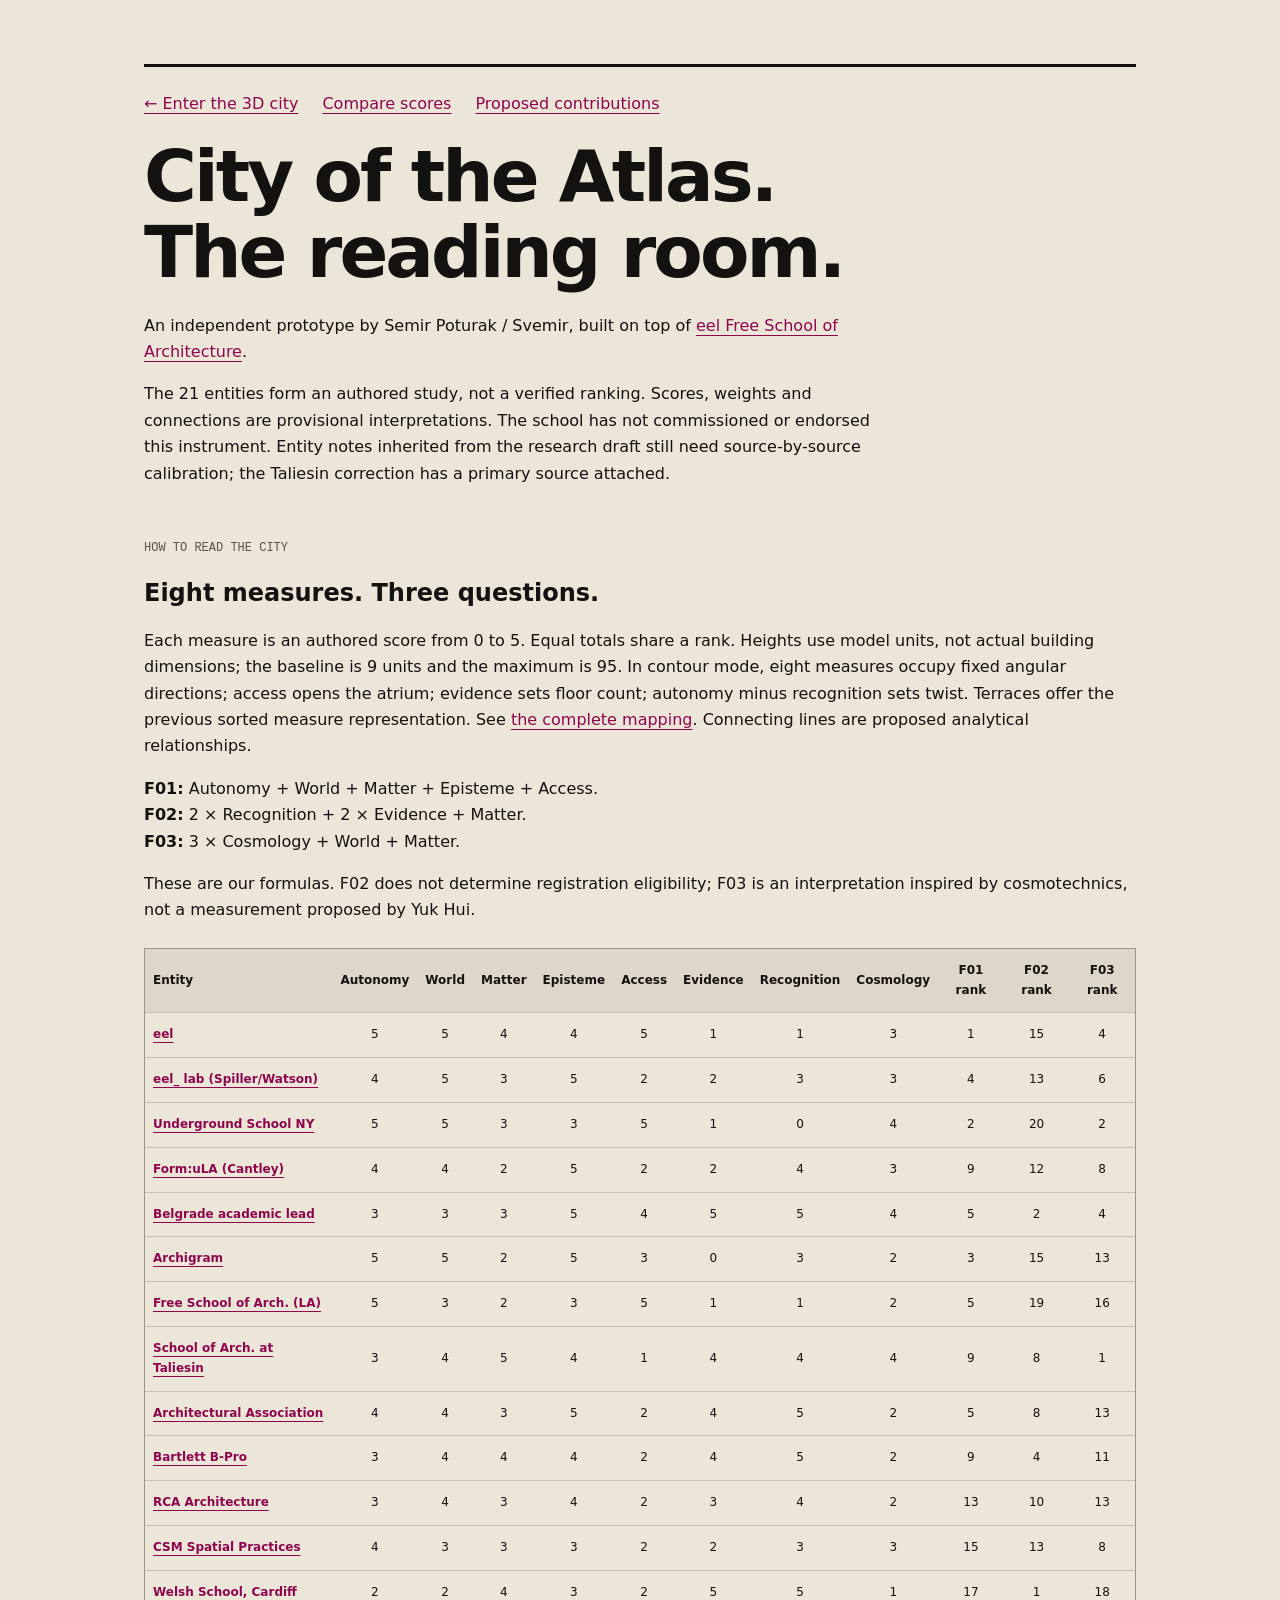
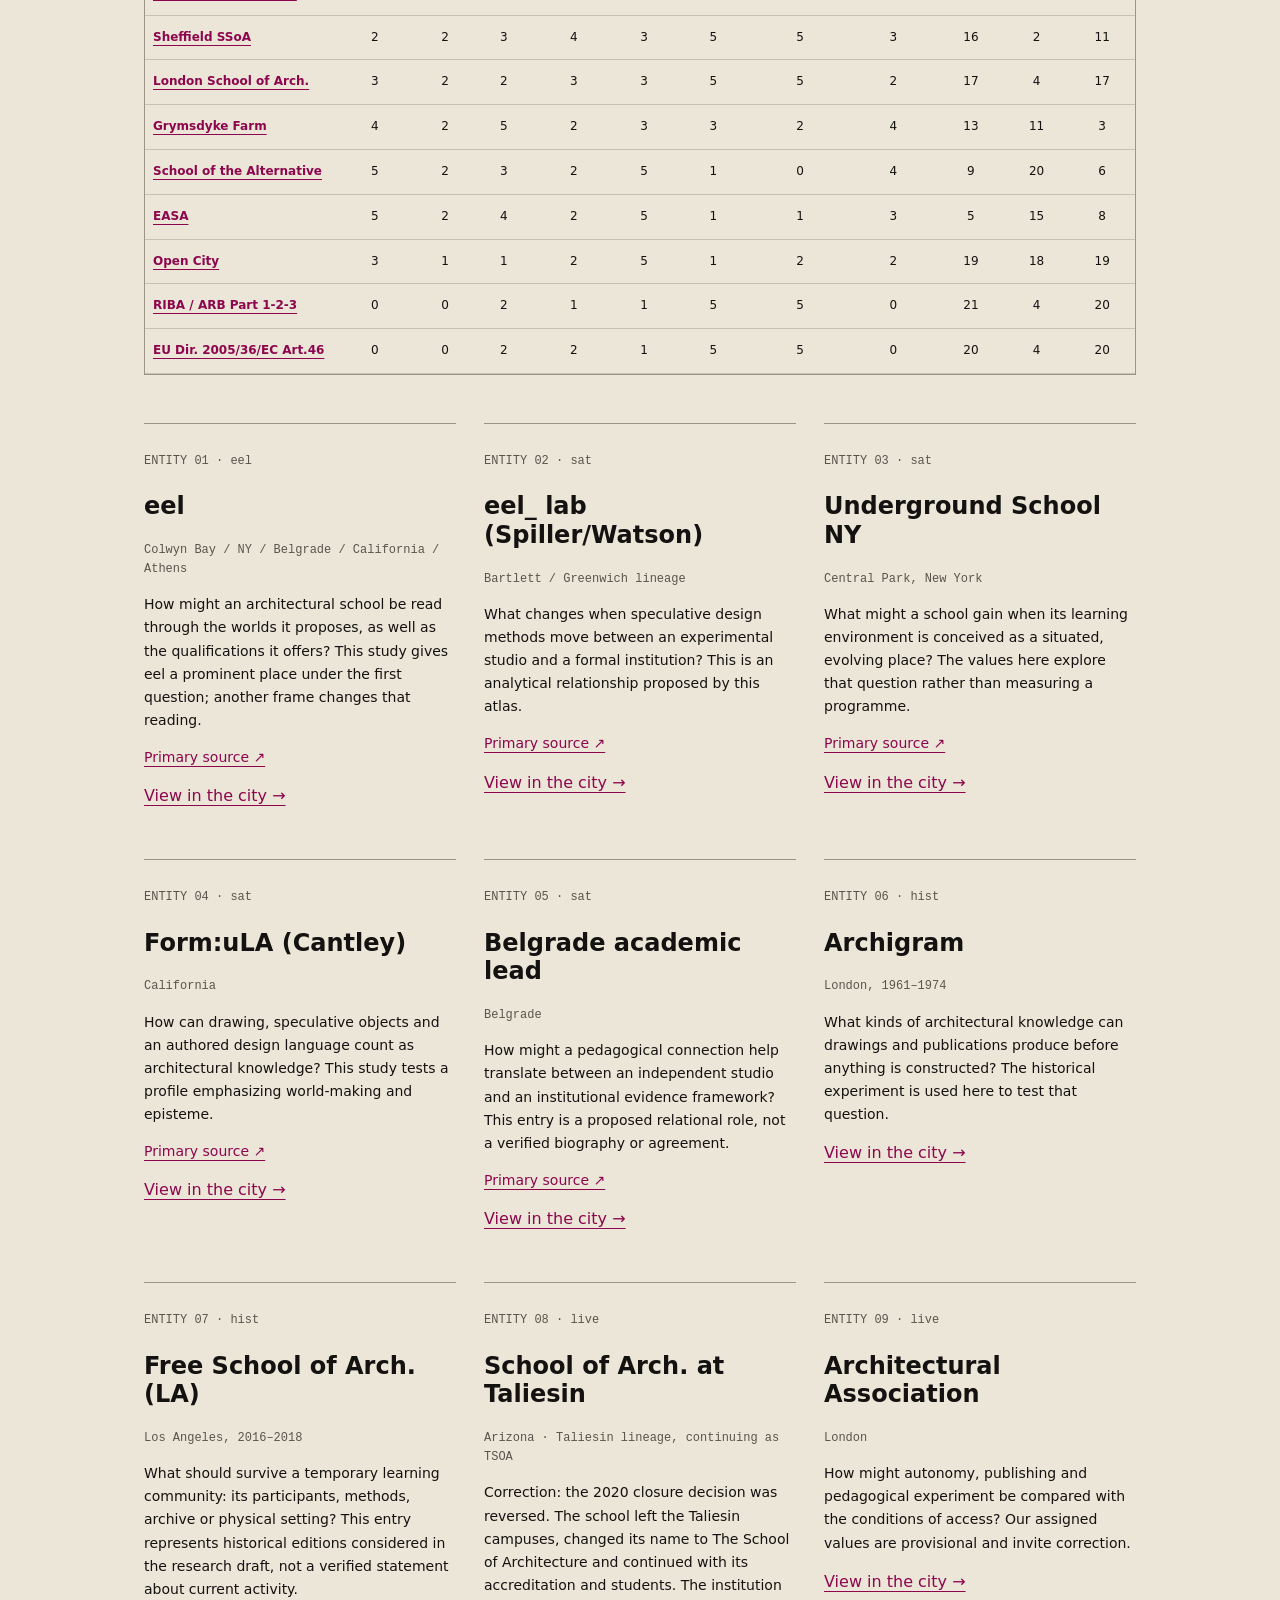
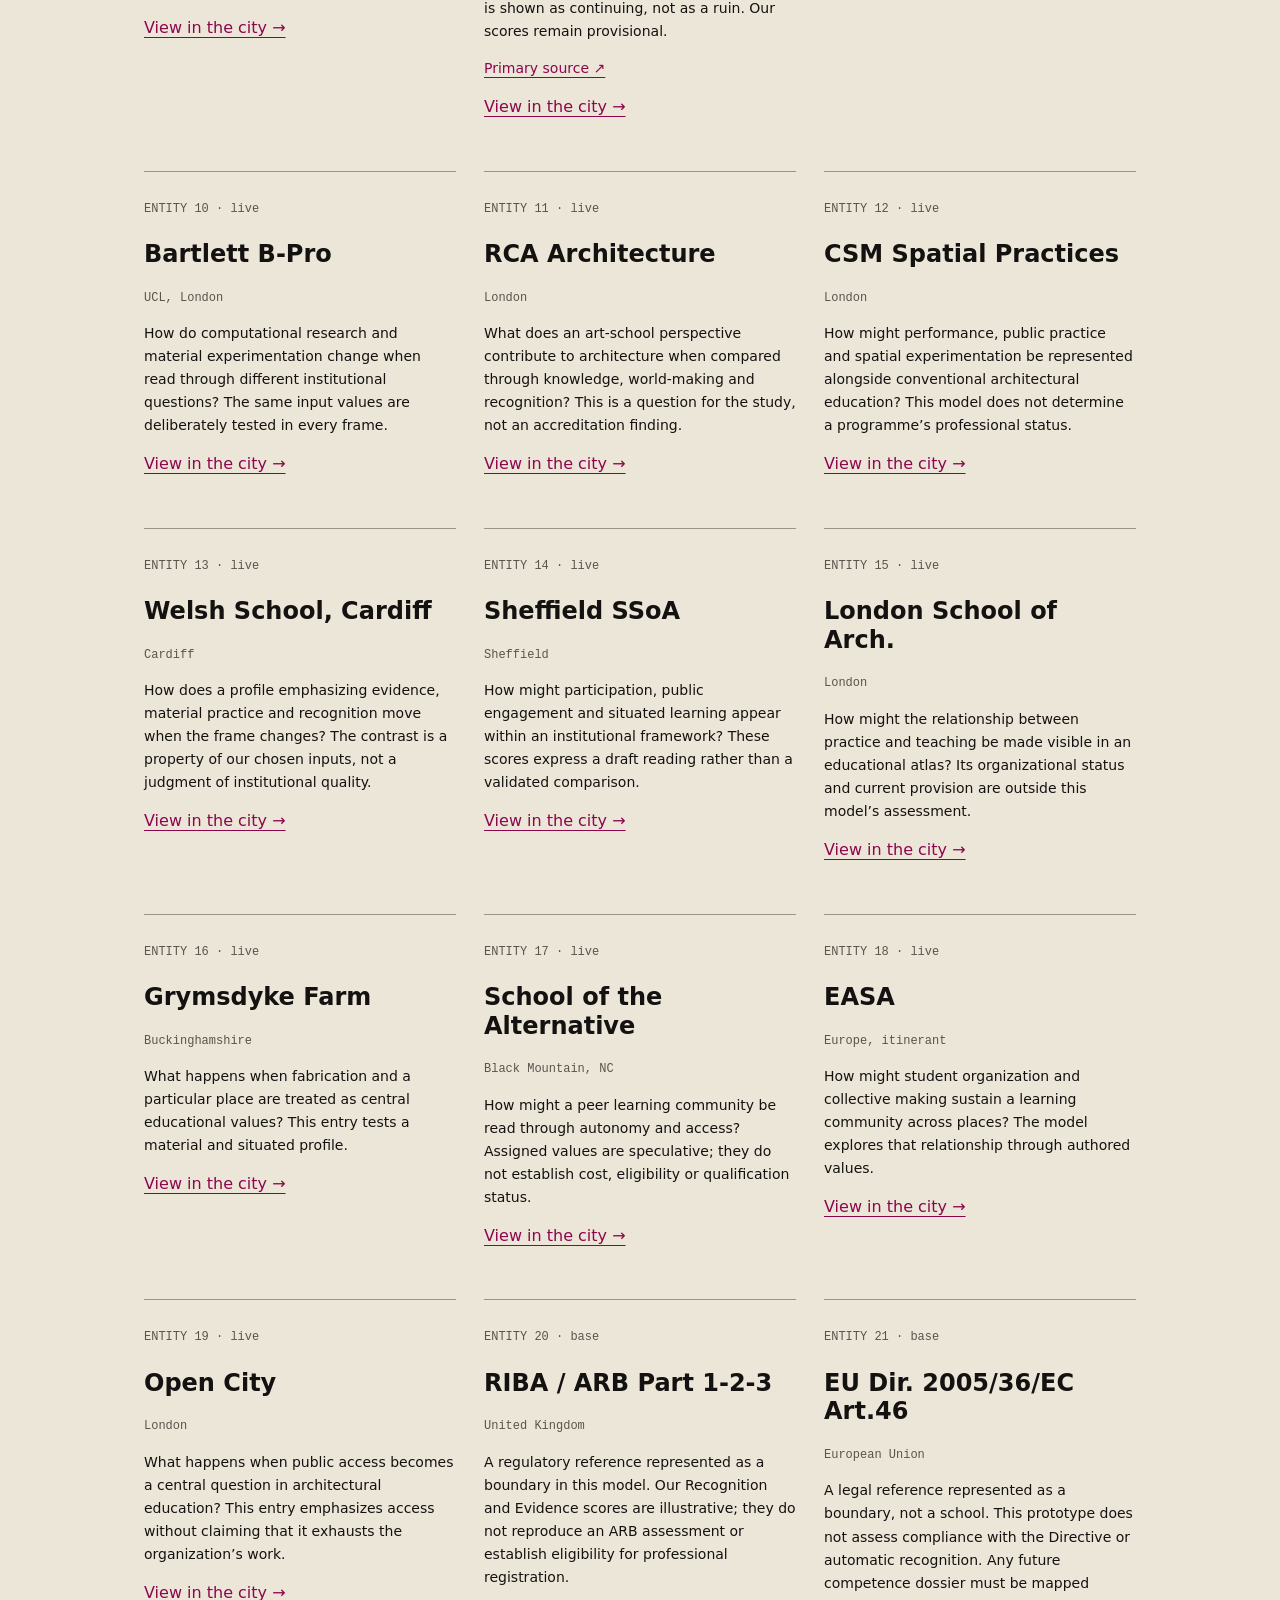
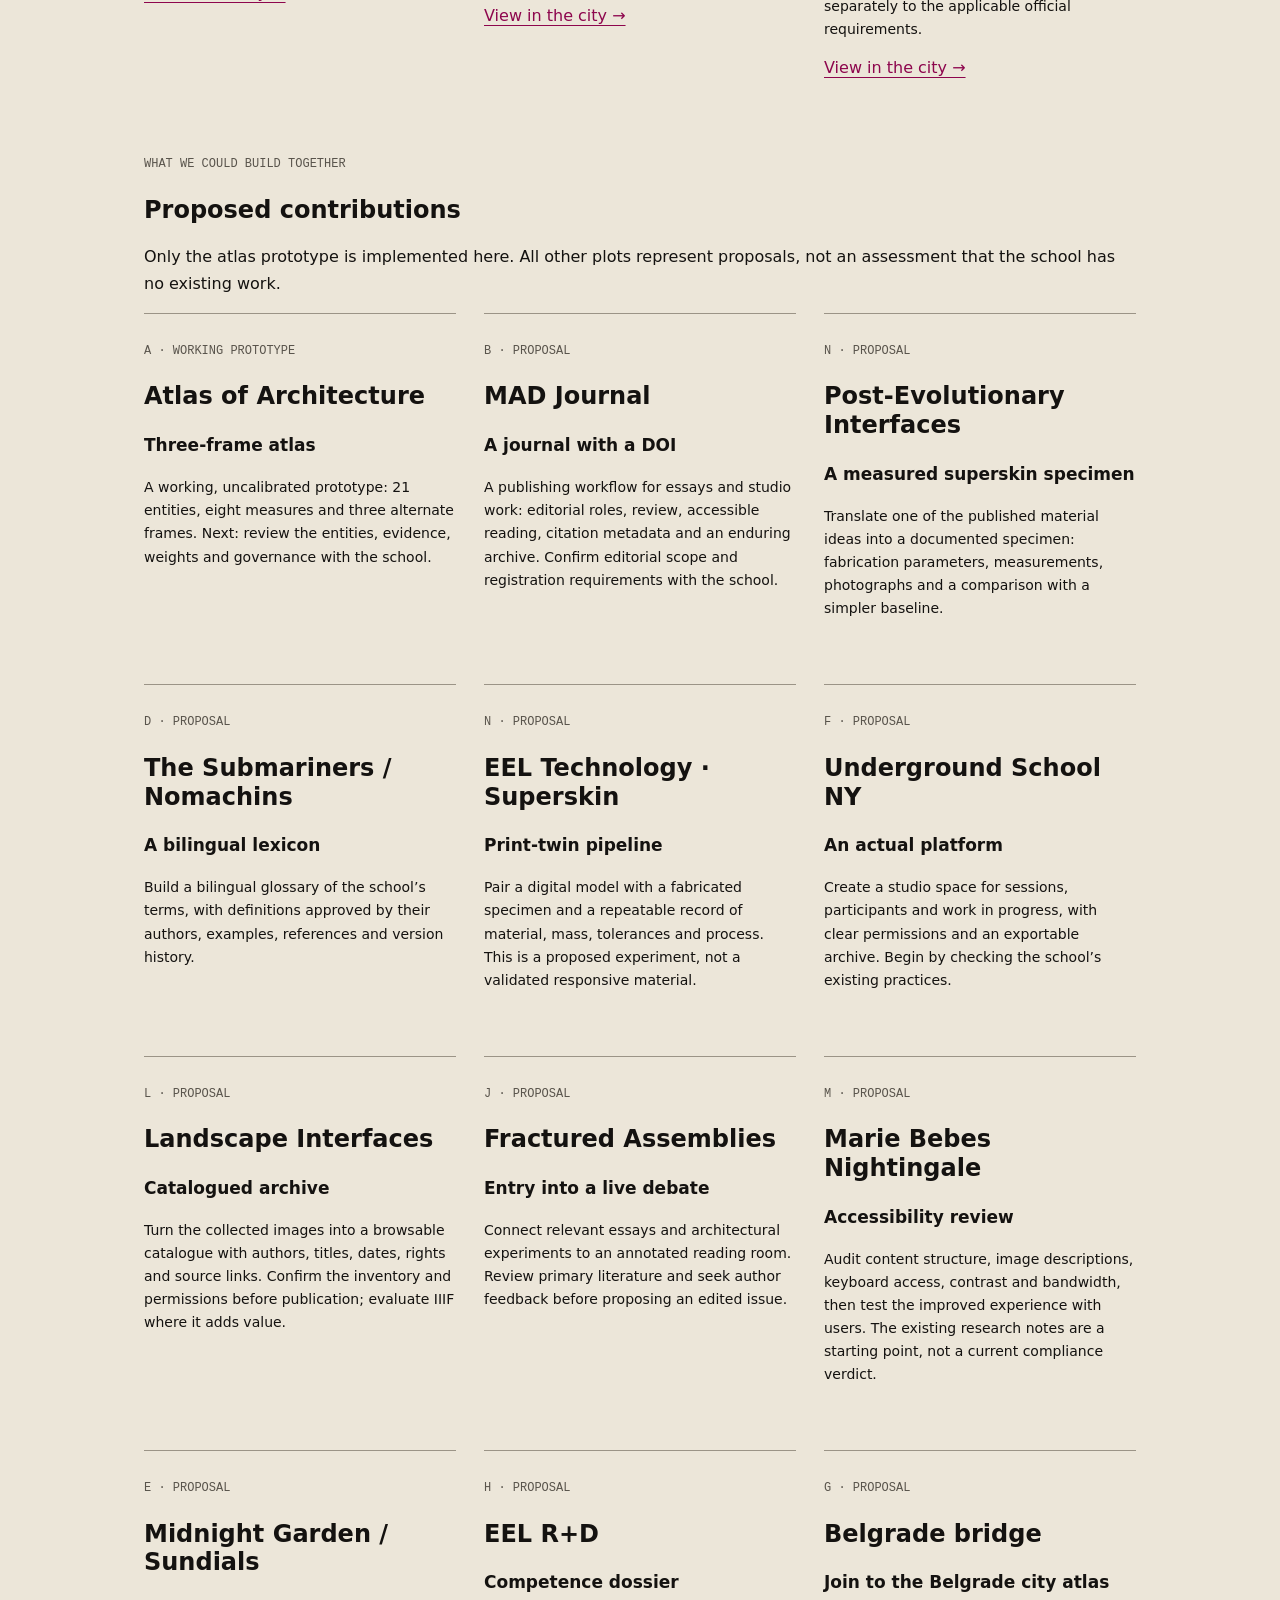
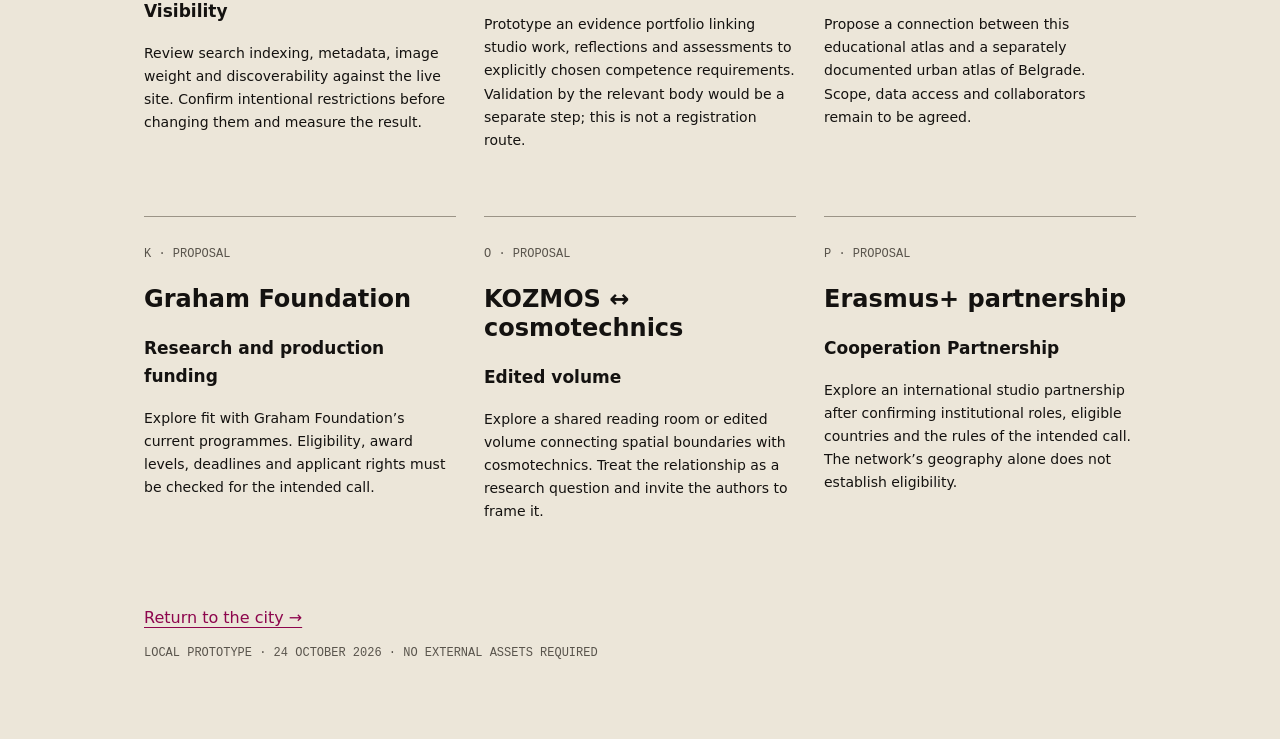
==== atlas-table.html @ 20949bd8 "Create City of the Atlas contour experience" ====
<!doctype html><html lang="en"><meta charset="utf-8"><meta name="viewport" content="width=device-width,initial-scale=1"><title>Atlas index — City of the Atlas</title><style>
*{box-sizing:border-box}html{scroll-behavior:smooth}body{margin:0;background:#ece6d9;color:#141210;font:16px/1.65 system-ui,sans-serif}main{max-width:1120px;margin:auto;padding:clamp(20px,5vw,72px)}a{color:#8d064d;text-underline-offset:4px}a:focus-visible{outline:2px solid currentColor;outline-offset:4px}header{border-top:3px solid #141210;padding-top:24px;margin-bottom:42px}h1{font-size:clamp(34px,6vw,72px);line-height:1.05;letter-spacing:-.04em;margin:22px 0}h2{line-height:1.2;font-size:24px}h3{font-size:17px}.key,.seat{font:12px/1.6 ui-monospace,Consolas,monospace;color:#59544c}.grid{display:grid;grid-template-columns:repeat(auto-fit,minmax(min(100%,290px),1fr));gap:28px}article{border-top:1px solid #9b9487;padding:22px 0;scroll-margin-top:20px}article p{font-size:14px}.scroll{overflow:auto;border:1px solid #9b9487;margin:24px 0 48px}table{border-collapse:collapse;min-width:800px;width:100%;font-size:12px}th,td{padding:12px 8px;border-bottom:1px solid #c8c0b2;text-align:center}th:first-child{text-align:left;min-width:180px}thead{background:#ded7c9}.intro{max-width:740px}nav{display:flex;gap:24px;flex-wrap:wrap}section{margin:46px 0}@media(prefers-reduced-motion:reduce){html{scroll-behavior:auto}}
</style><main><header><nav><a href="index.html">← Enter the 3D city</a><a href="#measures">Compare scores</a><a href="#contributions">Proposed contributions</a></nav><h1>City of the Atlas.<br>The reading room.</h1><div class="intro"><p>An independent prototype by Semir Poturak / Svemir, built on top of <a href="https://eelfreeschoolofarchitecture.com/">eel Free School of Architecture</a>.</p><p>The 21 entities form an authored study, not a verified ranking. Scores, weights and connections are provisional interpretations. The school has not commissioned or endorsed this instrument. Entity notes inherited from the research draft still need source-by-source calibration; the Taliesin correction has a primary source attached.</p></div></header><section id="measures"><span class="key">HOW TO READ THE CITY</span><h2>Eight measures. Three questions.</h2><p>Each measure is an authored score from 0 to 5. Equal totals share a rank. Heights use model units, not actual building dimensions; the baseline is 9 units and the maximum is 95. In contour mode, eight measures occupy fixed angular directions; access opens the atrium; evidence sets floor count; autonomy minus recognition sets twist. Terraces offer the previous sorted measure representation. See <a href="METHOD.md">the complete mapping</a>. Connecting lines are proposed analytical relationships.</p><p><b>F01:</b> Autonomy + World + Matter + Episteme + Access.<br><b>F02:</b> 2 × Recognition + 2 × Evidence + Matter.<br><b>F03:</b> 3 × Cosmology + World + Matter.</p><p>These are our formulas. F02 does not determine registration eligibility; F03 is an interpretation inspired by cosmotechnics, not a measurement proposed by Yuk Hui.</p><div class="scroll" tabindex="0" role="region" aria-label="Scores and ranks; scroll horizontally"><table><thead><tr><th>Entity</th><th scope="col">Autonomy</th><th scope="col">World</th><th scope="col">Matter</th><th scope="col">Episteme</th><th scope="col">Access</th><th scope="col">Evidence</th><th scope="col">Recognition</th><th scope="col">Cosmology</th><th scope="col">F01 rank</th><th scope="col">F02 rank</th><th scope="col">F03 rank</th></tr></thead><tbody><tr><th scope="row"><a href="#entity-0">eel</a></th><td>5</td><td>5</td><td>4</td><td>4</td><td>5</td><td>1</td><td>1</td><td>3</td><td>1</td><td>15</td><td>4</td></tr><tr><th scope="row"><a href="#entity-1">eel_ lab (Spiller/Watson)</a></th><td>4</td><td>5</td><td>3</td><td>5</td><td>2</td><td>2</td><td>3</td><td>3</td><td>4</td><td>13</td><td>6</td></tr><tr><th scope="row"><a href="#entity-2">Underground School NY</a></th><td>5</td><td>5</td><td>3</td><td>3</td><td>5</td><td>1</td><td>0</td><td>4</td><td>2</td><td>20</td><td>2</td></tr><tr><th scope="row"><a href="#entity-3">Form:uLA (Cantley)</a></th><td>4</td><td>4</td><td>2</td><td>5</td><td>2</td><td>2</td><td>4</td><td>3</td><td>9</td><td>12</td><td>8</td></tr><tr><th scope="row"><a href="#entity-4">Belgrade academic lead</a></th><td>3</td><td>3</td><td>3</td><td>5</td><td>4</td><td>5</td><td>5</td><td>4</td><td>5</td><td>2</td><td>4</td></tr><tr><th scope="row"><a href="#entity-5">Archigram</a></th><td>5</td><td>5</td><td>2</td><td>5</td><td>3</td><td>0</td><td>3</td><td>2</td><td>3</td><td>15</td><td>13</td></tr><tr><th scope="row"><a href="#entity-6">Free School of Arch. (LA)</a></th><td>5</td><td>3</td><td>2</td><td>3</td><td>5</td><td>1</td><td>1</td><td>2</td><td>5</td><td>19</td><td>16</td></tr><tr><th scope="row"><a href="#entity-7">School of Arch. at Taliesin</a></th><td>3</td><td>4</td><td>5</td><td>4</td><td>1</td><td>4</td><td>4</td><td>4</td><td>9</td><td>8</td><td>1</td></tr><tr><th scope="row"><a href="#entity-8">Architectural Association</a></th><td>4</td><td>4</td><td>3</td><td>5</td><td>2</td><td>4</td><td>5</td><td>2</td><td>5</td><td>8</td><td>13</td></tr><tr><th scope="row"><a href="#entity-9">Bartlett B-Pro</a></th><td>3</td><td>4</td><td>4</td><td>4</td><td>2</td><td>4</td><td>5</td><td>2</td><td>9</td><td>4</td><td>11</td></tr><tr><th scope="row"><a href="#entity-10">RCA Architecture</a></th><td>3</td><td>4</td><td>3</td><td>4</td><td>2</td><td>3</td><td>4</td><td>2</td><td>13</td><td>10</td><td>13</td></tr><tr><th scope="row"><a href="#entity-11">CSM Spatial Practices</a></th><td>4</td><td>3</td><td>3</td><td>3</td><td>2</td><td>2</td><td>3</td><td>3</td><td>15</td><td>13</td><td>8</td></tr><tr><th scope="row"><a href="#entity-12">Welsh School, Cardiff</a></th><td>2</td><td>2</td><td>4</td><td>3</td><td>2</td><td>5</td><td>5</td><td>1</td><td>17</td><td>1</td><td>18</td></tr><tr><th scope="row"><a href="#entity-13">Sheffield SSoA</a></th><td>2</td><td>2</td><td>3</td><td>4</td><td>3</td><td>5</td><td>5</td><td>3</td><td>16</td><td>2</td><td>11</td></tr><tr><th scope="row"><a href="#entity-14">London School of Arch.</a></th><td>3</td><td>2</td><td>2</td><td>3</td><td>3</td><td>5</td><td>5</td><td>2</td><td>17</td><td>4</td><td>17</td></tr><tr><th scope="row"><a href="#entity-15">Grymsdyke Farm</a></th><td>4</td><td>2</td><td>5</td><td>2</td><td>3</td><td>3</td><td>2</td><td>4</td><td>13</td><td>11</td><td>3</td></tr><tr><th scope="row"><a href="#entity-16">School of the Alternative</a></th><td>5</td><td>2</td><td>3</td><td>2</td><td>5</td><td>1</td><td>0</td><td>4</td><td>9</td><td>20</td><td>6</td></tr><tr><th scope="row"><a href="#entity-17">EASA</a></th><td>5</td><td>2</td><td>4</td><td>2</td><td>5</td><td>1</td><td>1</td><td>3</td><td>5</td><td>15</td><td>8</td></tr><tr><th scope="row"><a href="#entity-18">Open City</a></th><td>3</td><td>1</td><td>1</td><td>2</td><td>5</td><td>1</td><td>2</td><td>2</td><td>19</td><td>18</td><td>19</td></tr><tr><th scope="row"><a href="#entity-19">RIBA / ARB Part 1-2-3</a></th><td>0</td><td>0</td><td>2</td><td>1</td><td>1</td><td>5</td><td>5</td><td>0</td><td>21</td><td>4</td><td>20</td></tr><tr><th scope="row"><a href="#entity-20">EU Dir. 2005/36/EC Art.46</a></th><td>0</td><td>0</td><td>2</td><td>2</td><td>1</td><td>5</td><td>5</td><td>0</td><td>20</td><td>4</td><td>20</td></tr></tbody></table></div><div class="grid"><article id="entity-0"><span class="key">ENTITY 01 · eel</span><h2>eel</h2><p class="seat">Colwyn Bay / NY / Belgrade / California / Athens</p><p>How might an architectural school be read through the worlds it proposes, as well as the qualifications it offers? This study gives eel a prominent place under the first question; another frame changes that reading.</p><p><a href="https://eelfreeschoolofarchitecture.com/" rel="noopener" target="_blank">Primary source ↗</a></p><a href="index.html?e=0">View in the city →</a></article><article id="entity-1"><span class="key">ENTITY 02 · sat</span><h2>eel_ lab (Spiller/Watson)</h2><p class="seat">Bartlett / Greenwich lineage</p><p>What changes when speculative design methods move between an experimental studio and a formal institution? This is an analytical relationship proposed by this atlas.</p><p><a href="https://eelfreeschoolofarchitecture.com/" rel="noopener" target="_blank">Primary source ↗</a></p><a href="index.html?e=1">View in the city →</a></article><article id="entity-2"><span class="key">ENTITY 03 · sat</span><h2>Underground School NY</h2><p class="seat">Central Park, New York</p><p>What might a school gain when its learning environment is conceived as a situated, evolving place? The values here explore that question rather than measuring a programme.</p><p><a href="https://eelfreeschoolofarchitecture.com/" rel="noopener" target="_blank">Primary source ↗</a></p><a href="index.html?e=2">View in the city →</a></article><article id="entity-3"><span class="key">ENTITY 04 · sat</span><h2>Form:uLA (Cantley)</h2><p class="seat">California</p><p>How can drawing, speculative objects and an authored design language count as architectural knowledge? This study tests a profile emphasizing world-making and episteme.</p><p><a href="https://eelfreeschoolofarchitecture.com/" rel="noopener" target="_blank">Primary source ↗</a></p><a href="index.html?e=3">View in the city →</a></article><article id="entity-4"><span class="key">ENTITY 05 · sat</span><h2>Belgrade academic lead</h2><p class="seat">Belgrade</p><p>How might a pedagogical connection help translate between an independent studio and an institutional evidence framework? This entry is a proposed relational role, not a verified biography or agreement.</p><p><a href="https://eelfreeschoolofarchitecture.com/" rel="noopener" target="_blank">Primary source ↗</a></p><a href="index.html?e=4">View in the city →</a></article><article id="entity-5"><span class="key">ENTITY 06 · hist</span><h2>Archigram</h2><p class="seat">London, 1961–1974</p><p>What kinds of architectural knowledge can drawings and publications produce before anything is constructed? The historical experiment is used here to test that question.</p><a href="index.html?e=5">View in the city →</a></article><article id="entity-6"><span class="key">ENTITY 07 · hist</span><h2>Free School of Arch. (LA)</h2><p class="seat">Los Angeles, 2016–2018</p><p>What should survive a temporary learning community: its participants, methods, archive or physical setting? This entry represents historical editions considered in the research draft, not a verified statement about current activity.</p><a href="index.html?e=6">View in the city →</a></article><article id="entity-7"><span class="key">ENTITY 08 · live</span><h2>School of Arch. at Taliesin</h2><p class="seat">Arizona · Taliesin lineage, continuing as TSOA</p><p>Correction: the 2020 closure decision was reversed. The school left the Taliesin campuses, changed its name to The School of Architecture and continued with its accreditation and students. The institution is shown as continuing, not as a ruin. Our scores remain provisional.</p><p><a href="https://www.tsoa.edu/news/new-home-for-school-of-architecture" rel="noopener" target="_blank">Primary source ↗</a></p><a href="index.html?e=7">View in the city →</a></article><article id="entity-8"><span class="key">ENTITY 09 · live</span><h2>Architectural Association</h2><p class="seat">London</p><p>How might autonomy, publishing and pedagogical experiment be compared with the conditions of access? Our assigned values are provisional and invite correction.</p><a href="index.html?e=8">View in the city →</a></article><article id="entity-9"><span class="key">ENTITY 10 · live</span><h2>Bartlett B-Pro</h2><p class="seat">UCL, London</p><p>How do computational research and material experimentation change when read through different institutional questions? The same input values are deliberately tested in every frame.</p><a href="index.html?e=9">View in the city →</a></article><article id="entity-10"><span class="key">ENTITY 11 · live</span><h2>RCA Architecture</h2><p class="seat">London</p><p>What does an art-school perspective contribute to architecture when compared through knowledge, world-making and recognition? This is a question for the study, not an accreditation finding.</p><a href="index.html?e=10">View in the city →</a></article><article id="entity-11"><span class="key">ENTITY 12 · live</span><h2>CSM Spatial Practices</h2><p class="seat">London</p><p>How might performance, public practice and spatial experimentation be represented alongside conventional architectural education? This model does not determine a programme’s professional status.</p><a href="index.html?e=11">View in the city →</a></article><article id="entity-12"><span class="key">ENTITY 13 · live</span><h2>Welsh School, Cardiff</h2><p class="seat">Cardiff</p><p>How does a profile emphasizing evidence, material practice and recognition move when the frame changes? The contrast is a property of our chosen inputs, not a judgment of institutional quality.</p><a href="index.html?e=12">View in the city →</a></article><article id="entity-13"><span class="key">ENTITY 14 · live</span><h2>Sheffield SSoA</h2><p class="seat">Sheffield</p><p>How might participation, public engagement and situated learning appear within an institutional framework? These scores express a draft reading rather than a validated comparison.</p><a href="index.html?e=13">View in the city →</a></article><article id="entity-14"><span class="key">ENTITY 15 · live</span><h2>London School of Arch.</h2><p class="seat">London</p><p>How might the relationship between practice and teaching be made visible in an educational atlas? Its organizational status and current provision are outside this model’s assessment.</p><a href="index.html?e=14">View in the city →</a></article><article id="entity-15"><span class="key">ENTITY 16 · live</span><h2>Grymsdyke Farm</h2><p class="seat">Buckinghamshire</p><p>What happens when fabrication and a particular place are treated as central educational values? This entry tests a material and situated profile.</p><a href="index.html?e=15">View in the city →</a></article><article id="entity-16"><span class="key">ENTITY 17 · live</span><h2>School of the Alternative</h2><p class="seat">Black Mountain, NC</p><p>How might a peer learning community be read through autonomy and access? Assigned values are speculative; they do not establish cost, eligibility or qualification status.</p><a href="index.html?e=16">View in the city →</a></article><article id="entity-17"><span class="key">ENTITY 18 · live</span><h2>EASA</h2><p class="seat">Europe, itinerant</p><p>How might student organization and collective making sustain a learning community across places? The model explores that relationship through authored values.</p><a href="index.html?e=17">View in the city →</a></article><article id="entity-18"><span class="key">ENTITY 19 · live</span><h2>Open City</h2><p class="seat">London</p><p>What happens when public access becomes a central question in architectural education? This entry emphasizes access without claiming that it exhausts the organization’s work.</p><a href="index.html?e=18">View in the city →</a></article><article id="entity-19"><span class="key">ENTITY 20 · base</span><h2>RIBA / ARB Part 1-2-3</h2><p class="seat">United Kingdom</p><p>A regulatory reference represented as a boundary in this model. Our Recognition and Evidence scores are illustrative; they do not reproduce an ARB assessment or establish eligibility for professional registration.</p><a href="index.html?e=19">View in the city →</a></article><article id="entity-20"><span class="key">ENTITY 21 · base</span><h2>EU Dir. 2005/36/EC Art.46</h2><p class="seat">European Union</p><p>A legal reference represented as a boundary, not a school. This prototype does not assess compliance with the Directive or automatic recognition. Any future competence dossier must be mapped separately to the applicable official requirements.</p><a href="index.html?e=20">View in the city →</a></article></div></section><section id="contributions"><span class="key">WHAT WE COULD BUILD TOGETHER</span><h2>Proposed contributions</h2><p>Only the atlas prototype is implemented here. All other plots represent proposals, not an assessment that the school has no existing work.</p><div class="grid"><article><span class="key">A · WORKING PROTOTYPE</span><h2>Atlas of Architecture</h2><h3>Three-frame atlas</h3><p>A working, uncalibrated prototype: 21 entities, eight measures and three alternate frames. Next: review the entities, evidence, weights and governance with the school.</p></article><article><span class="key">B · PROPOSAL</span><h2>MAD Journal</h2><h3>A journal with a DOI</h3><p>A publishing workflow for essays and studio work: editorial roles, review, accessible reading, citation metadata and an enduring archive. Confirm editorial scope and registration requirements with the school.</p></article><article><span class="key">N · PROPOSAL</span><h2>Post-Evolutionary Interfaces</h2><h3>A measured superskin specimen</h3><p>Translate one of the published material ideas into a documented specimen: fabrication parameters, measurements, photographs and a comparison with a simpler baseline.</p></article><article><span class="key">D · PROPOSAL</span><h2>The Submariners / Nomachins</h2><h3>A bilingual lexicon</h3><p>Build a bilingual glossary of the school’s terms, with definitions approved by their authors, examples, references and version history.</p></article><article><span class="key">N · PROPOSAL</span><h2>EEL Technology · Superskin</h2><h3>Print-twin pipeline</h3><p>Pair a digital model with a fabricated specimen and a repeatable record of material, mass, tolerances and process. This is a proposed experiment, not a validated responsive material.</p></article><article><span class="key">F · PROPOSAL</span><h2>Underground School NY</h2><h3>An actual platform</h3><p>Create a studio space for sessions, participants and work in progress, with clear permissions and an exportable archive. Begin by checking the school’s existing practices.</p></article><article><span class="key">L · PROPOSAL</span><h2>Landscape Interfaces</h2><h3>Catalogued archive</h3><p>Turn the collected images into a browsable catalogue with authors, titles, dates, rights and source links. Confirm the inventory and permissions before publication; evaluate IIIF where it adds value.</p></article><article><span class="key">J · PROPOSAL</span><h2>Fractured Assemblies</h2><h3>Entry into a live debate</h3><p>Connect relevant essays and architectural experiments to an annotated reading room. Review primary literature and seek author feedback before proposing an edited issue.</p></article><article><span class="key">M · PROPOSAL</span><h2>Marie Bebes Nightingale</h2><h3>Accessibility review</h3><p>Audit content structure, image descriptions, keyboard access, contrast and bandwidth, then test the improved experience with users. The existing research notes are a starting point, not a current compliance verdict.</p></article><article><span class="key">E · PROPOSAL</span><h2>Midnight Garden / Sundials</h2><h3>Visibility</h3><p>Review search indexing, metadata, image weight and discoverability against the live site. Confirm intentional restrictions before changing them and measure the result.</p></article><article><span class="key">H · PROPOSAL</span><h2>EEL R+D</h2><h3>Competence dossier</h3><p>Prototype an evidence portfolio linking studio work, reflections and assessments to explicitly chosen competence requirements. Validation by the relevant body would be a separate step; this is not a registration route.</p></article><article><span class="key">G · PROPOSAL</span><h2>Belgrade bridge</h2><h3>Join to the Belgrade city atlas</h3><p>Propose a connection between this educational atlas and a separately documented urban atlas of Belgrade. Scope, data access and collaborators remain to be agreed.</p></article><article><span class="key">K · PROPOSAL</span><h2>Graham Foundation</h2><h3>Research and production funding</h3><p>Explore fit with Graham Foundation’s current programmes. Eligibility, award levels, deadlines and applicant rights must be checked for the intended call.</p></article><article><span class="key">O · PROPOSAL</span><h2>KOZMOS ↔ cosmotechnics</h2><h3>Edited volume</h3><p>Explore a shared reading room or edited volume connecting spatial boundaries with cosmotechnics. Treat the relationship as a research question and invite the authors to frame it.</p></article><article><span class="key">P · PROPOSAL</span><h2>Erasmus+ partnership</h2><h3>Cooperation Partnership</h3><p>Explore an international studio partnership after confirming institutional roles, eligible countries and the rules of the intended call. The network’s geography alone does not establish eligibility.</p></article></div></section><footer><a href="index.html">Return to the city →</a><p class="key">LOCAL PROTOTYPE · 24 OCTOBER 2026 · NO EXTERNAL ASSETS REQUIRED</p></footer></main></html>
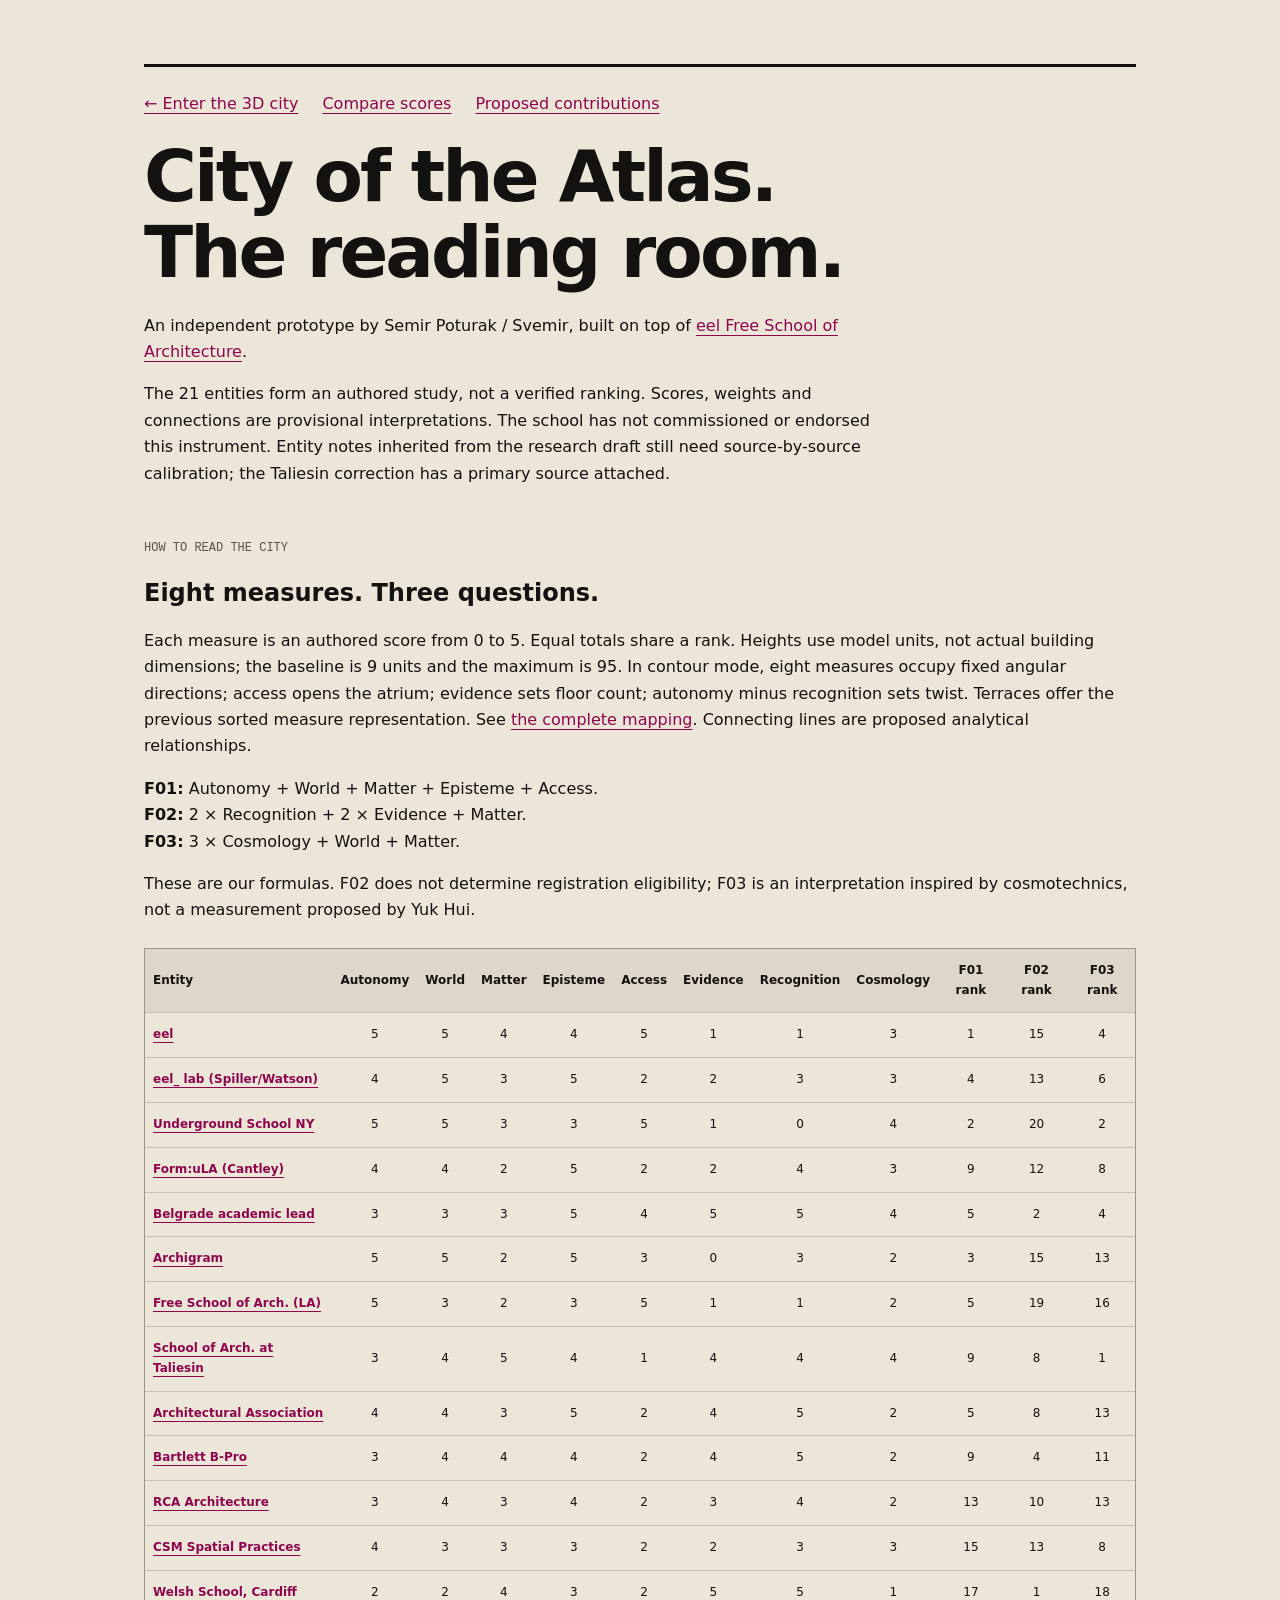
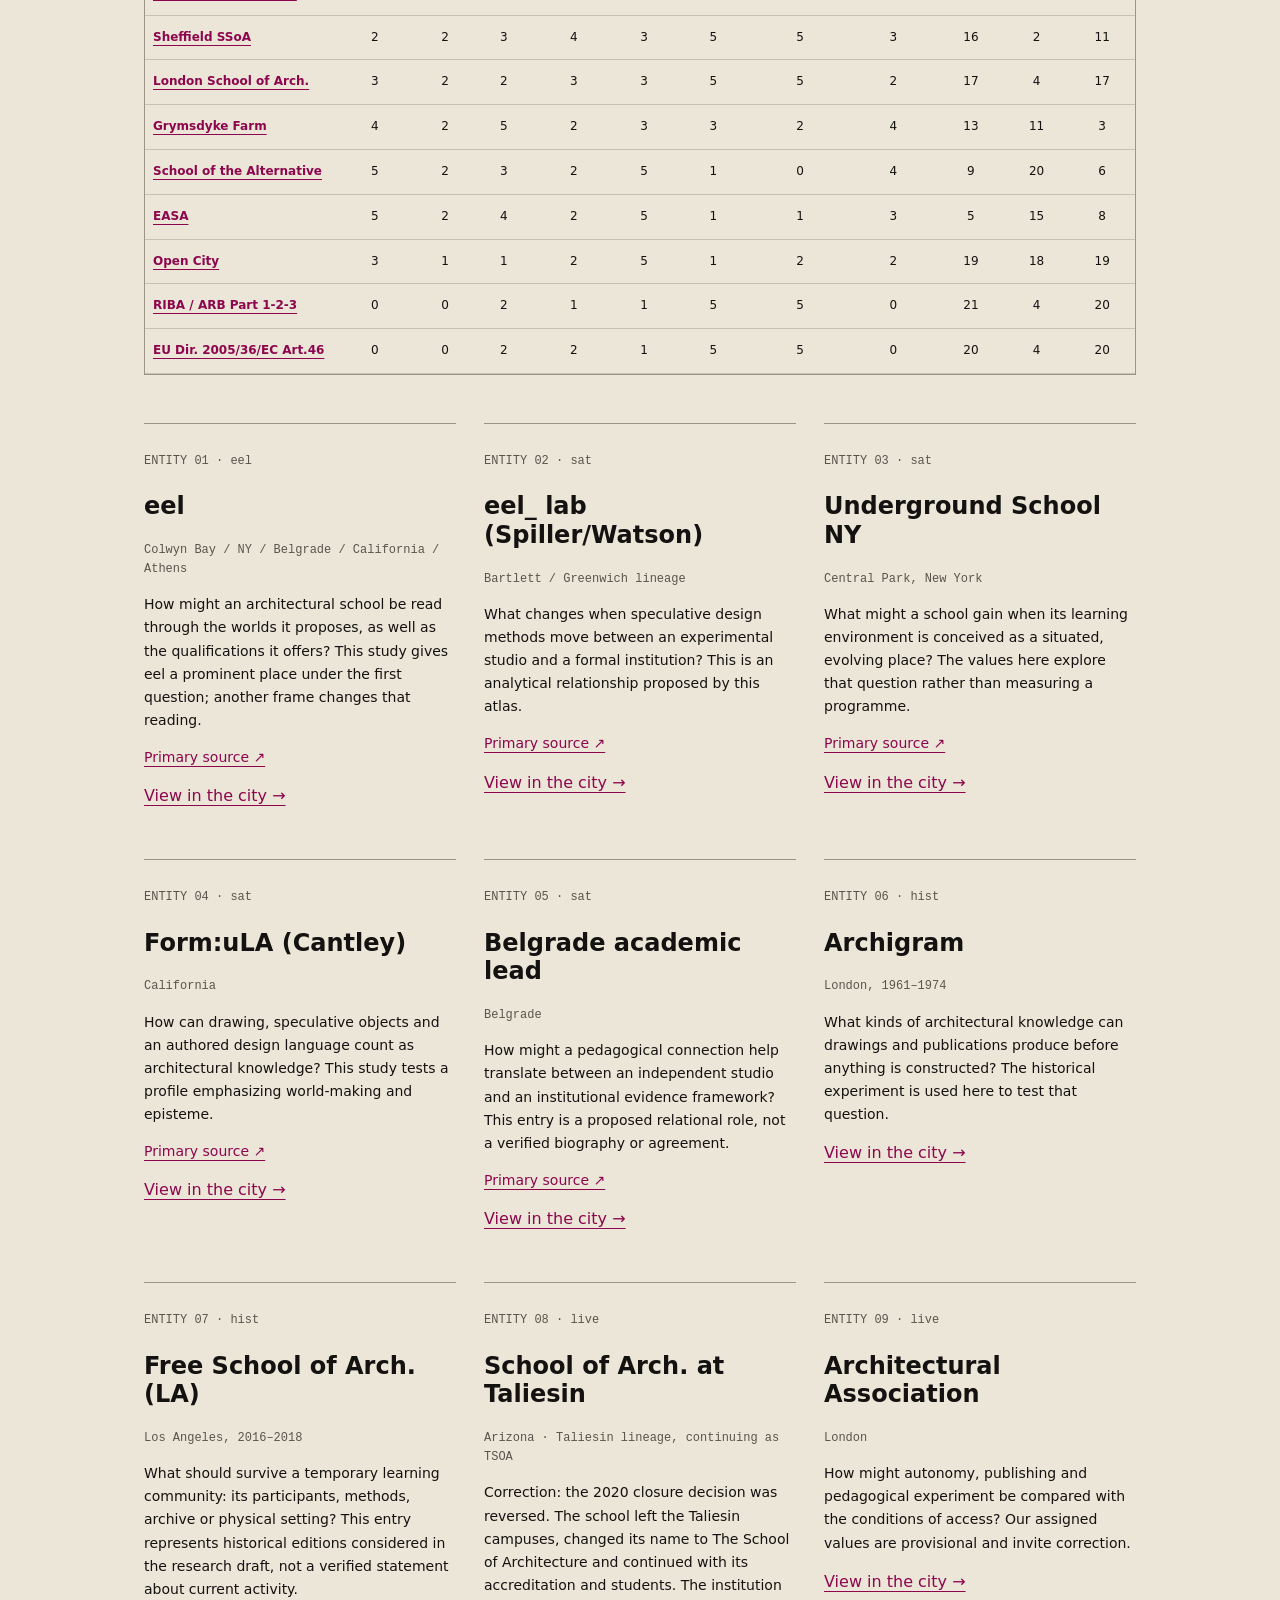
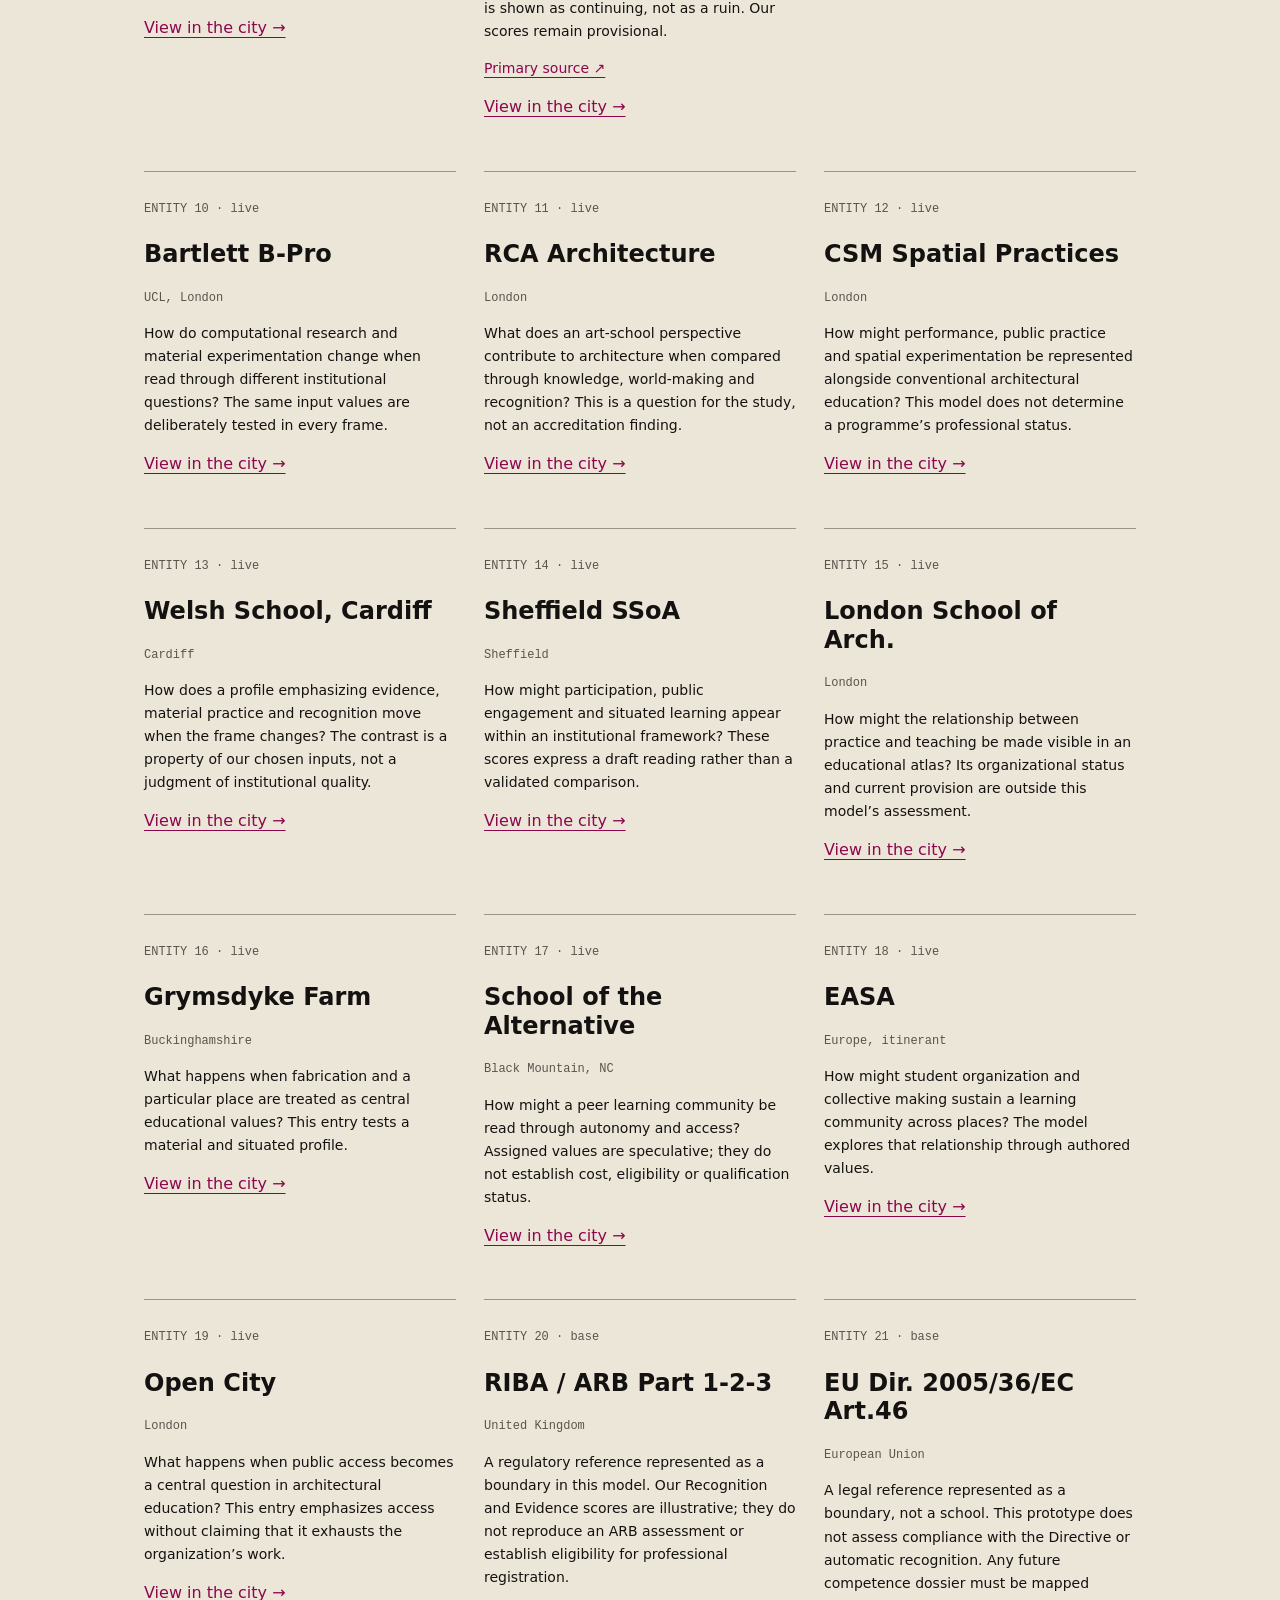
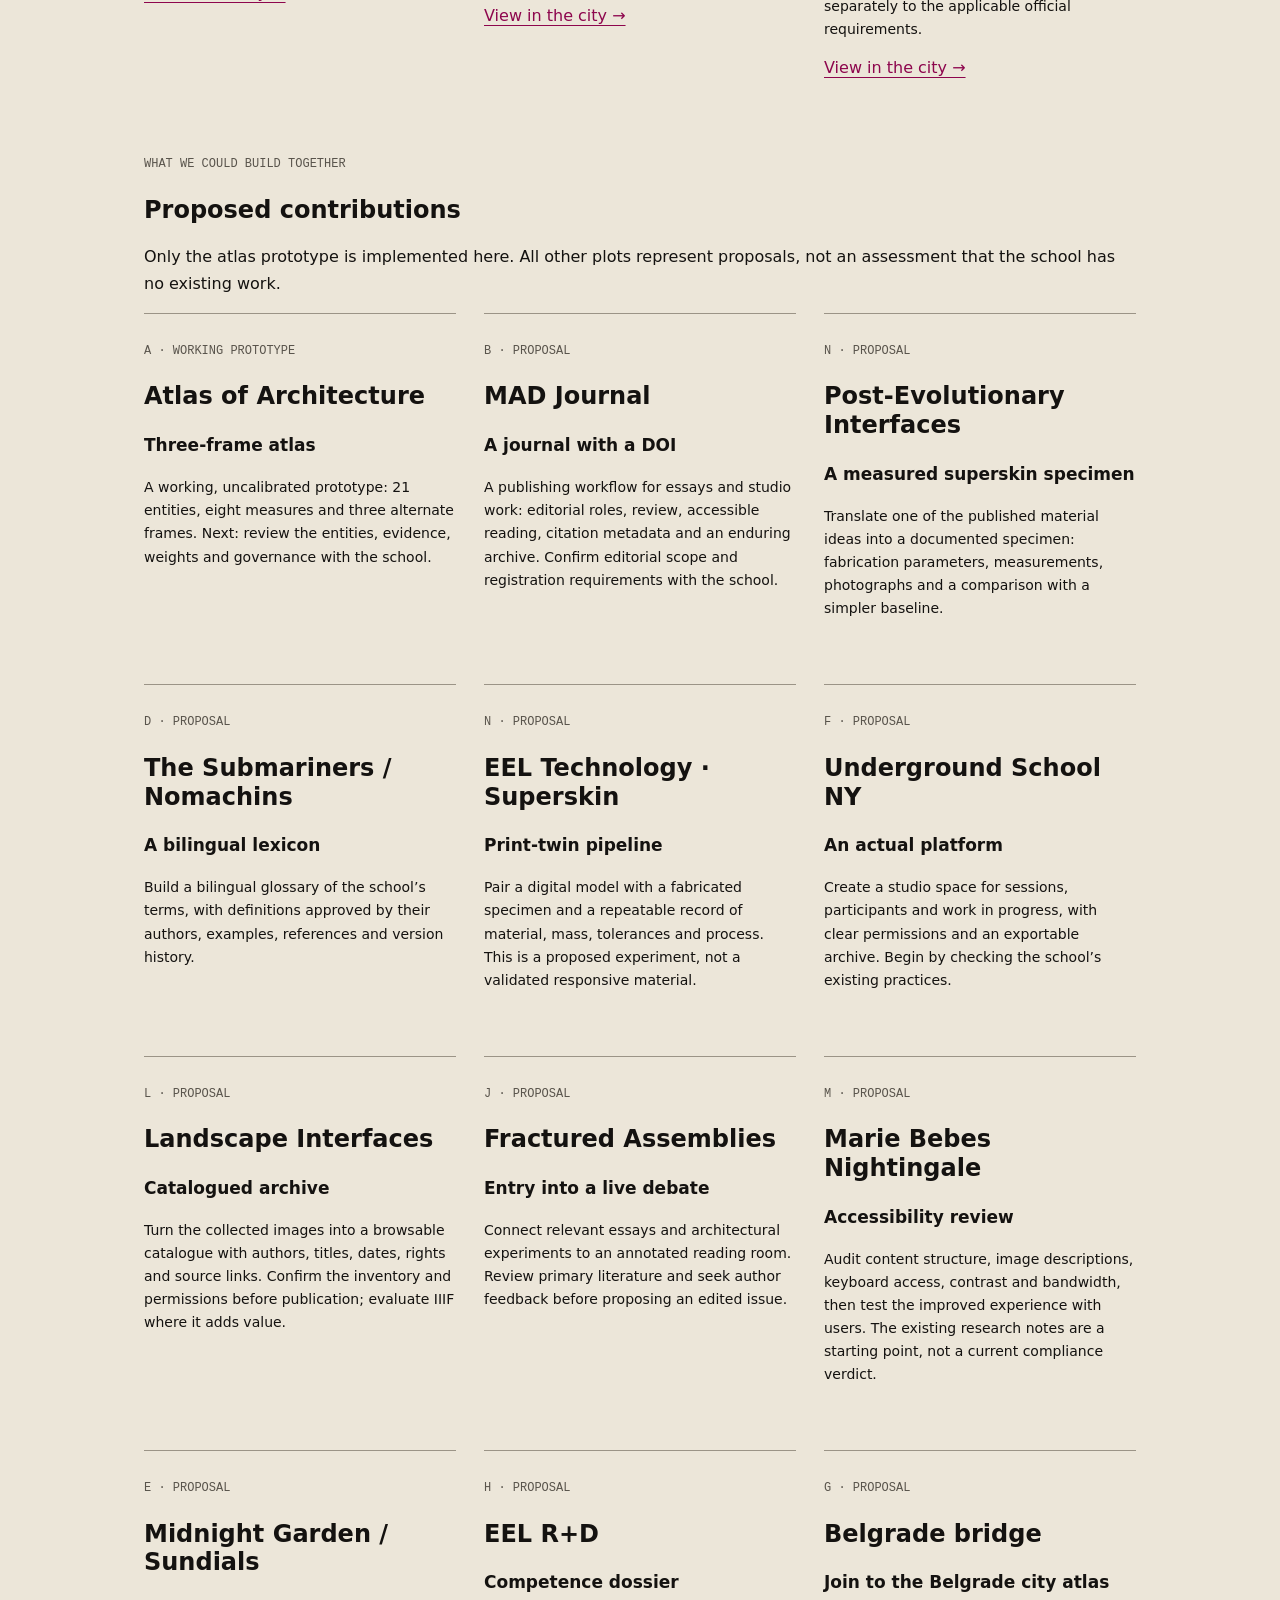
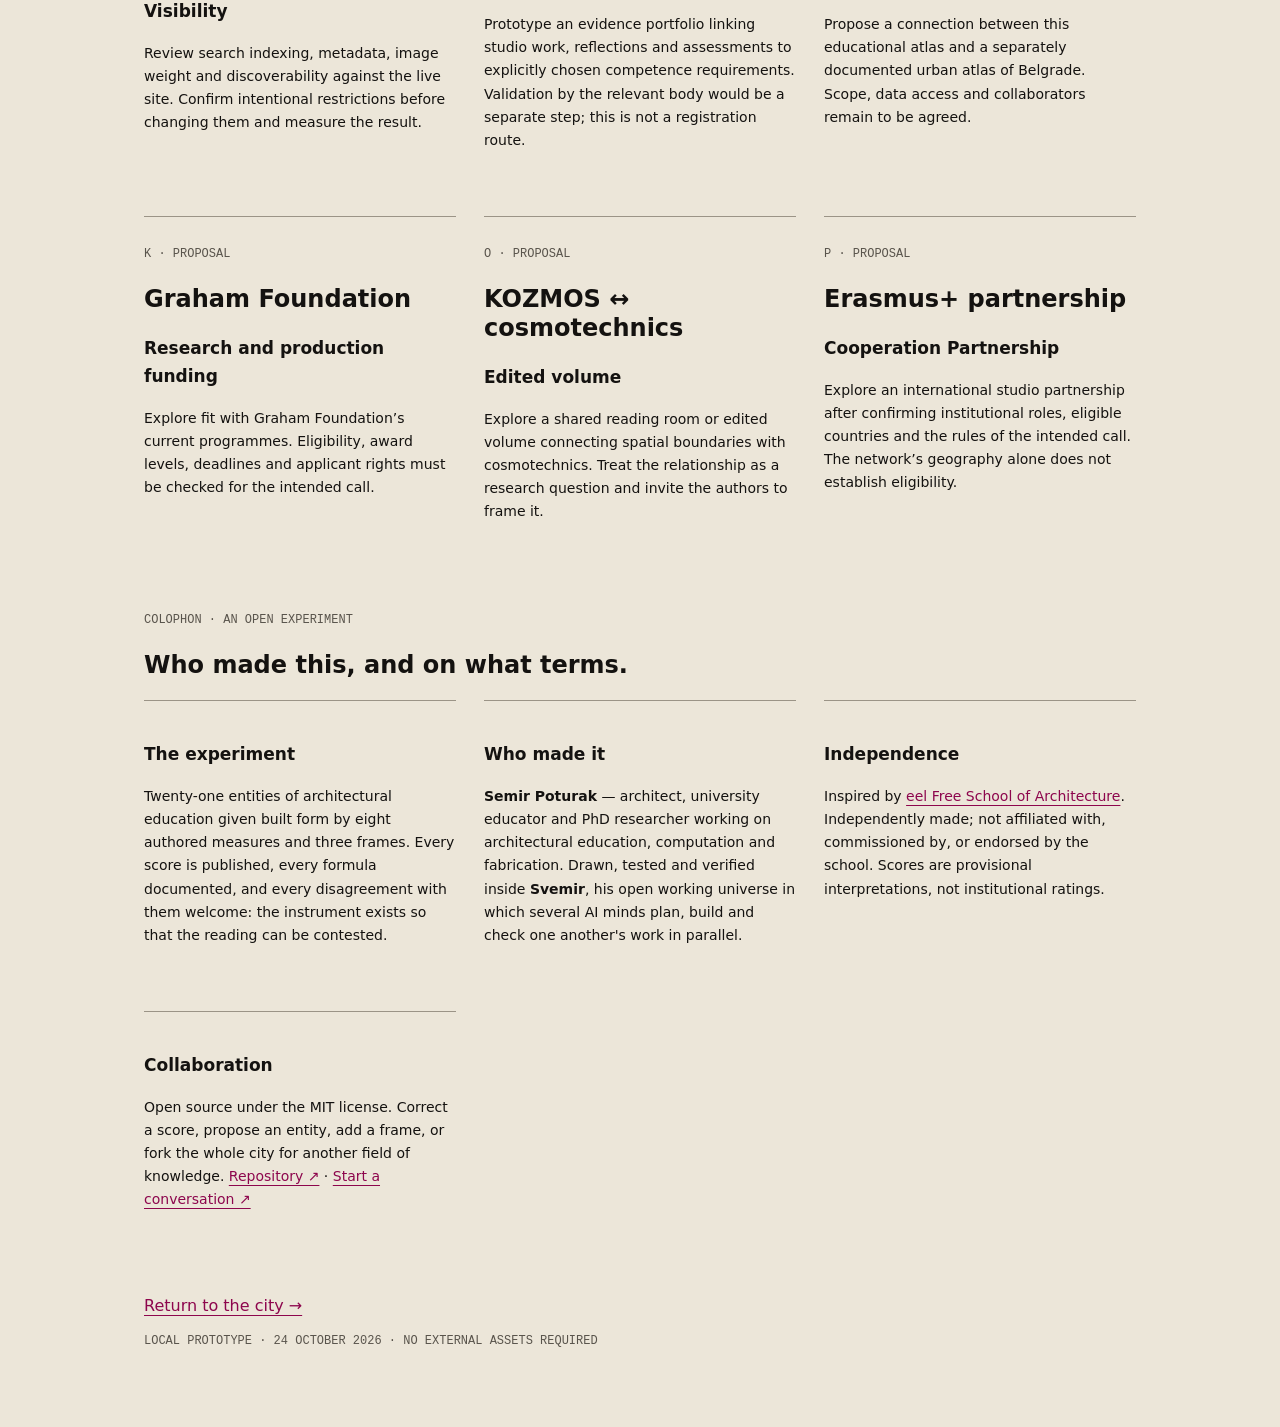
==== commit 094173da: "Colophon edition: the experiment, signed on every surface An 'About this experiment' dialog — what t" ====
--- a/atlas-table.html
+++ b/atlas-table.html
@@ -1,3 +1,3 @@
 <!doctype html><html lang="en"><meta charset="utf-8"><meta name="viewport" content="width=device-width,initial-scale=1"><title>Atlas index — City of the Atlas</title><style>
 *{box-sizing:border-box}html{scroll-behavior:smooth}body{margin:0;background:#ece6d9;color:#141210;font:16px/1.65 system-ui,sans-serif}main{max-width:1120px;margin:auto;padding:clamp(20px,5vw,72px)}a{color:#8d064d;text-underline-offset:4px}a:focus-visible{outline:2px solid currentColor;outline-offset:4px}header{border-top:3px solid #141210;padding-top:24px;margin-bottom:42px}h1{font-size:clamp(34px,6vw,72px);line-height:1.05;letter-spacing:-.04em;margin:22px 0}h2{line-height:1.2;font-size:24px}h3{font-size:17px}.key,.seat{font:12px/1.6 ui-monospace,Consolas,monospace;color:#59544c}.grid{display:grid;grid-template-columns:repeat(auto-fit,minmax(min(100%,290px),1fr));gap:28px}article{border-top:1px solid #9b9487;padding:22px 0;scroll-margin-top:20px}article p{font-size:14px}.scroll{overflow:auto;border:1px solid #9b9487;margin:24px 0 48px}table{border-collapse:collapse;min-width:800px;width:100%;font-size:12px}th,td{padding:12px 8px;border-bottom:1px solid #c8c0b2;text-align:center}th:first-child{text-align:left;min-width:180px}thead{background:#ded7c9}.intro{max-width:740px}nav{display:flex;gap:24px;flex-wrap:wrap}section{margin:46px 0}@media(prefers-reduced-motion:reduce){html{scroll-behavior:auto}}
-</style><main><header><nav><a href="index.html">← Enter the 3D city</a><a href="#measures">Compare scores</a><a href="#contributions">Proposed contributions</a></nav><h1>City of the Atlas.<br>The reading room.</h1><div class="intro"><p>An independent prototype by Semir Poturak / Svemir, built on top of <a href="https://eelfreeschoolofarchitecture.com/">eel Free School of Architecture</a>.</p><p>The 21 entities form an authored study, not a verified ranking. Scores, weights and connections are provisional interpretations. The school has not commissioned or endorsed this instrument. Entity notes inherited from the research draft still need source-by-source calibration; the Taliesin correction has a primary source attached.</p></div></header><section id="measures"><span class="key">HOW TO READ THE CITY</span><h2>Eight measures. Three questions.</h2><p>Each measure is an authored score from 0 to 5. Equal totals share a rank. Heights use model units, not actual building dimensions; the baseline is 9 units and the maximum is 95. In contour mode, eight measures occupy fixed angular directions; access opens the atrium; evidence sets floor count; autonomy minus recognition sets twist. Terraces offer the previous sorted measure representation. See <a href="METHOD.md">the complete mapping</a>. Connecting lines are proposed analytical relationships.</p><p><b>F01:</b> Autonomy + World + Matter + Episteme + Access.<br><b>F02:</b> 2 × Recognition + 2 × Evidence + Matter.<br><b>F03:</b> 3 × Cosmology + World + Matter.</p><p>These are our formulas. F02 does not determine registration eligibility; F03 is an interpretation inspired by cosmotechnics, not a measurement proposed by Yuk Hui.</p><div class="scroll" tabindex="0" role="region" aria-label="Scores and ranks; scroll horizontally"><table><thead><tr><th>Entity</th><th scope="col">Autonomy</th><th scope="col">World</th><th scope="col">Matter</th><th scope="col">Episteme</th><th scope="col">Access</th><th scope="col">Evidence</th><th scope="col">Recognition</th><th scope="col">Cosmology</th><th scope="col">F01 rank</th><th scope="col">F02 rank</th><th scope="col">F03 rank</th></tr></thead><tbody><tr><th scope="row"><a href="#entity-0">eel</a></th><td>5</td><td>5</td><td>4</td><td>4</td><td>5</td><td>1</td><td>1</td><td>3</td><td>1</td><td>15</td><td>4</td></tr><tr><th scope="row"><a href="#entity-1">eel_ lab (Spiller/Watson)</a></th><td>4</td><td>5</td><td>3</td><td>5</td><td>2</td><td>2</td><td>3</td><td>3</td><td>4</td><td>13</td><td>6</td></tr><tr><th scope="row"><a href="#entity-2">Underground School NY</a></th><td>5</td><td>5</td><td>3</td><td>3</td><td>5</td><td>1</td><td>0</td><td>4</td><td>2</td><td>20</td><td>2</td></tr><tr><th scope="row"><a href="#entity-3">Form:uLA (Cantley)</a></th><td>4</td><td>4</td><td>2</td><td>5</td><td>2</td><td>2</td><td>4</td><td>3</td><td>9</td><td>12</td><td>8</td></tr><tr><th scope="row"><a href="#entity-4">Belgrade academic lead</a></th><td>3</td><td>3</td><td>3</td><td>5</td><td>4</td><td>5</td><td>5</td><td>4</td><td>5</td><td>2</td><td>4</td></tr><tr><th scope="row"><a href="#entity-5">Archigram</a></th><td>5</td><td>5</td><td>2</td><td>5</td><td>3</td><td>0</td><td>3</td><td>2</td><td>3</td><td>15</td><td>13</td></tr><tr><th scope="row"><a href="#entity-6">Free School of Arch. (LA)</a></th><td>5</td><td>3</td><td>2</td><td>3</td><td>5</td><td>1</td><td>1</td><td>2</td><td>5</td><td>19</td><td>16</td></tr><tr><th scope="row"><a href="#entity-7">School of Arch. at Taliesin</a></th><td>3</td><td>4</td><td>5</td><td>4</td><td>1</td><td>4</td><td>4</td><td>4</td><td>9</td><td>8</td><td>1</td></tr><tr><th scope="row"><a href="#entity-8">Architectural Association</a></th><td>4</td><td>4</td><td>3</td><td>5</td><td>2</td><td>4</td><td>5</td><td>2</td><td>5</td><td>8</td><td>13</td></tr><tr><th scope="row"><a href="#entity-9">Bartlett B-Pro</a></th><td>3</td><td>4</td><td>4</td><td>4</td><td>2</td><td>4</td><td>5</td><td>2</td><td>9</td><td>4</td><td>11</td></tr><tr><th scope="row"><a href="#entity-10">RCA Architecture</a></th><td>3</td><td>4</td><td>3</td><td>4</td><td>2</td><td>3</td><td>4</td><td>2</td><td>13</td><td>10</td><td>13</td></tr><tr><th scope="row"><a href="#entity-11">CSM Spatial Practices</a></th><td>4</td><td>3</td><td>3</td><td>3</td><td>2</td><td>2</td><td>3</td><td>3</td><td>15</td><td>13</td><td>8</td></tr><tr><th scope="row"><a href="#entity-12">Welsh School, Cardiff</a></th><td>2</td><td>2</td><td>4</td><td>3</td><td>2</td><td>5</td><td>5</td><td>1</td><td>17</td><td>1</td><td>18</td></tr><tr><th scope="row"><a href="#entity-13">Sheffield SSoA</a></th><td>2</td><td>2</td><td>3</td><td>4</td><td>3</td><td>5</td><td>5</td><td>3</td><td>16</td><td>2</td><td>11</td></tr><tr><th scope="row"><a href="#entity-14">London School of Arch.</a></th><td>3</td><td>2</td><td>2</td><td>3</td><td>3</td><td>5</td><td>5</td><td>2</td><td>17</td><td>4</td><td>17</td></tr><tr><th scope="row"><a href="#entity-15">Grymsdyke Farm</a></th><td>4</td><td>2</td><td>5</td><td>2</td><td>3</td><td>3</td><td>2</td><td>4</td><td>13</td><td>11</td><td>3</td></tr><tr><th scope="row"><a href="#entity-16">School of the Alternative</a></th><td>5</td><td>2</td><td>3</td><td>2</td><td>5</td><td>1</td><td>0</td><td>4</td><td>9</td><td>20</td><td>6</td></tr><tr><th scope="row"><a href="#entity-17">EASA</a></th><td>5</td><td>2</td><td>4</td><td>2</td><td>5</td><td>1</td><td>1</td><td>3</td><td>5</td><td>15</td><td>8</td></tr><tr><th scope="row"><a href="#entity-18">Open City</a></th><td>3</td><td>1</td><td>1</td><td>2</td><td>5</td><td>1</td><td>2</td><td>2</td><td>19</td><td>18</td><td>19</td></tr><tr><th scope="row"><a href="#entity-19">RIBA / ARB Part 1-2-3</a></th><td>0</td><td>0</td><td>2</td><td>1</td><td>1</td><td>5</td><td>5</td><td>0</td><td>21</td><td>4</td><td>20</td></tr><tr><th scope="row"><a href="#entity-20">EU Dir. 2005/36/EC Art.46</a></th><td>0</td><td>0</td><td>2</td><td>2</td><td>1</td><td>5</td><td>5</td><td>0</td><td>20</td><td>4</td><td>20</td></tr></tbody></table></div><div class="grid"><article id="entity-0"><span class="key">ENTITY 01 · eel</span><h2>eel</h2><p class="seat">Colwyn Bay / NY / Belgrade / California / Athens</p><p>How might an architectural school be read through the worlds it proposes, as well as the qualifications it offers? This study gives eel a prominent place under the first question; another frame changes that reading.</p><p><a href="https://eelfreeschoolofarchitecture.com/" rel="noopener" target="_blank">Primary source ↗</a></p><a href="index.html?e=0">View in the city →</a></article><article id="entity-1"><span class="key">ENTITY 02 · sat</span><h2>eel_ lab (Spiller/Watson)</h2><p class="seat">Bartlett / Greenwich lineage</p><p>What changes when speculative design methods move between an experimental studio and a formal institution? This is an analytical relationship proposed by this atlas.</p><p><a href="https://eelfreeschoolofarchitecture.com/" rel="noopener" target="_blank">Primary source ↗</a></p><a href="index.html?e=1">View in the city →</a></article><article id="entity-2"><span class="key">ENTITY 03 · sat</span><h2>Underground School NY</h2><p class="seat">Central Park, New York</p><p>What might a school gain when its learning environment is conceived as a situated, evolving place? The values here explore that question rather than measuring a programme.</p><p><a href="https://eelfreeschoolofarchitecture.com/" rel="noopener" target="_blank">Primary source ↗</a></p><a href="index.html?e=2">View in the city →</a></article><article id="entity-3"><span class="key">ENTITY 04 · sat</span><h2>Form:uLA (Cantley)</h2><p class="seat">California</p><p>How can drawing, speculative objects and an authored design language count as architectural knowledge? This study tests a profile emphasizing world-making and episteme.</p><p><a href="https://eelfreeschoolofarchitecture.com/" rel="noopener" target="_blank">Primary source ↗</a></p><a href="index.html?e=3">View in the city →</a></article><article id="entity-4"><span class="key">ENTITY 05 · sat</span><h2>Belgrade academic lead</h2><p class="seat">Belgrade</p><p>How might a pedagogical connection help translate between an independent studio and an institutional evidence framework? This entry is a proposed relational role, not a verified biography or agreement.</p><p><a href="https://eelfreeschoolofarchitecture.com/" rel="noopener" target="_blank">Primary source ↗</a></p><a href="index.html?e=4">View in the city →</a></article><article id="entity-5"><span class="key">ENTITY 06 · hist</span><h2>Archigram</h2><p class="seat">London, 1961–1974</p><p>What kinds of architectural knowledge can drawings and publications produce before anything is constructed? The historical experiment is used here to test that question.</p><a href="index.html?e=5">View in the city →</a></article><article id="entity-6"><span class="key">ENTITY 07 · hist</span><h2>Free School of Arch. (LA)</h2><p class="seat">Los Angeles, 2016–2018</p><p>What should survive a temporary learning community: its participants, methods, archive or physical setting? This entry represents historical editions considered in the research draft, not a verified statement about current activity.</p><a href="index.html?e=6">View in the city →</a></article><article id="entity-7"><span class="key">ENTITY 08 · live</span><h2>School of Arch. at Taliesin</h2><p class="seat">Arizona · Taliesin lineage, continuing as TSOA</p><p>Correction: the 2020 closure decision was reversed. The school left the Taliesin campuses, changed its name to The School of Architecture and continued with its accreditation and students. The institution is shown as continuing, not as a ruin. Our scores remain provisional.</p><p><a href="https://www.tsoa.edu/news/new-home-for-school-of-architecture" rel="noopener" target="_blank">Primary source ↗</a></p><a href="index.html?e=7">View in the city →</a></article><article id="entity-8"><span class="key">ENTITY 09 · live</span><h2>Architectural Association</h2><p class="seat">London</p><p>How might autonomy, publishing and pedagogical experiment be compared with the conditions of access? Our assigned values are provisional and invite correction.</p><a href="index.html?e=8">View in the city →</a></article><article id="entity-9"><span class="key">ENTITY 10 · live</span><h2>Bartlett B-Pro</h2><p class="seat">UCL, London</p><p>How do computational research and material experimentation change when read through different institutional questions? The same input values are deliberately tested in every frame.</p><a href="index.html?e=9">View in the city →</a></article><article id="entity-10"><span class="key">ENTITY 11 · live</span><h2>RCA Architecture</h2><p class="seat">London</p><p>What does an art-school perspective contribute to architecture when compared through knowledge, world-making and recognition? This is a question for the study, not an accreditation finding.</p><a href="index.html?e=10">View in the city →</a></article><article id="entity-11"><span class="key">ENTITY 12 · live</span><h2>CSM Spatial Practices</h2><p class="seat">London</p><p>How might performance, public practice and spatial experimentation be represented alongside conventional architectural education? This model does not determine a programme’s professional status.</p><a href="index.html?e=11">View in the city →</a></article><article id="entity-12"><span class="key">ENTITY 13 · live</span><h2>Welsh School, Cardiff</h2><p class="seat">Cardiff</p><p>How does a profile emphasizing evidence, material practice and recognition move when the frame changes? The contrast is a property of our chosen inputs, not a judgment of institutional quality.</p><a href="index.html?e=12">View in the city →</a></article><article id="entity-13"><span class="key">ENTITY 14 · live</span><h2>Sheffield SSoA</h2><p class="seat">Sheffield</p><p>How might participation, public engagement and situated learning appear within an institutional framework? These scores express a draft reading rather than a validated comparison.</p><a href="index.html?e=13">View in the city →</a></article><article id="entity-14"><span class="key">ENTITY 15 · live</span><h2>London School of Arch.</h2><p class="seat">London</p><p>How might the relationship between practice and teaching be made visible in an educational atlas? Its organizational status and current provision are outside this model’s assessment.</p><a href="index.html?e=14">View in the city →</a></article><article id="entity-15"><span class="key">ENTITY 16 · live</span><h2>Grymsdyke Farm</h2><p class="seat">Buckinghamshire</p><p>What happens when fabrication and a particular place are treated as central educational values? This entry tests a material and situated profile.</p><a href="index.html?e=15">View in the city →</a></article><article id="entity-16"><span class="key">ENTITY 17 · live</span><h2>School of the Alternative</h2><p class="seat">Black Mountain, NC</p><p>How might a peer learning community be read through autonomy and access? Assigned values are speculative; they do not establish cost, eligibility or qualification status.</p><a href="index.html?e=16">View in the city →</a></article><article id="entity-17"><span class="key">ENTITY 18 · live</span><h2>EASA</h2><p class="seat">Europe, itinerant</p><p>How might student organization and collective making sustain a learning community across places? The model explores that relationship through authored values.</p><a href="index.html?e=17">View in the city →</a></article><article id="entity-18"><span class="key">ENTITY 19 · live</span><h2>Open City</h2><p class="seat">London</p><p>What happens when public access becomes a central question in architectural education? This entry emphasizes access without claiming that it exhausts the organization’s work.</p><a href="index.html?e=18">View in the city →</a></article><article id="entity-19"><span class="key">ENTITY 20 · base</span><h2>RIBA / ARB Part 1-2-3</h2><p class="seat">United Kingdom</p><p>A regulatory reference represented as a boundary in this model. Our Recognition and Evidence scores are illustrative; they do not reproduce an ARB assessment or establish eligibility for professional registration.</p><a href="index.html?e=19">View in the city →</a></article><article id="entity-20"><span class="key">ENTITY 21 · base</span><h2>EU Dir. 2005/36/EC Art.46</h2><p class="seat">European Union</p><p>A legal reference represented as a boundary, not a school. This prototype does not assess compliance with the Directive or automatic recognition. Any future competence dossier must be mapped separately to the applicable official requirements.</p><a href="index.html?e=20">View in the city →</a></article></div></section><section id="contributions"><span class="key">WHAT WE COULD BUILD TOGETHER</span><h2>Proposed contributions</h2><p>Only the atlas prototype is implemented here. All other plots represent proposals, not an assessment that the school has no existing work.</p><div class="grid"><article><span class="key">A · WORKING PROTOTYPE</span><h2>Atlas of Architecture</h2><h3>Three-frame atlas</h3><p>A working, uncalibrated prototype: 21 entities, eight measures and three alternate frames. Next: review the entities, evidence, weights and governance with the school.</p></article><article><span class="key">B · PROPOSAL</span><h2>MAD Journal</h2><h3>A journal with a DOI</h3><p>A publishing workflow for essays and studio work: editorial roles, review, accessible reading, citation metadata and an enduring archive. Confirm editorial scope and registration requirements with the school.</p></article><article><span class="key">N · PROPOSAL</span><h2>Post-Evolutionary Interfaces</h2><h3>A measured superskin specimen</h3><p>Translate one of the published material ideas into a documented specimen: fabrication parameters, measurements, photographs and a comparison with a simpler baseline.</p></article><article><span class="key">D · PROPOSAL</span><h2>The Submariners / Nomachins</h2><h3>A bilingual lexicon</h3><p>Build a bilingual glossary of the school’s terms, with definitions approved by their authors, examples, references and version history.</p></article><article><span class="key">N · PROPOSAL</span><h2>EEL Technology · Superskin</h2><h3>Print-twin pipeline</h3><p>Pair a digital model with a fabricated specimen and a repeatable record of material, mass, tolerances and process. This is a proposed experiment, not a validated responsive material.</p></article><article><span class="key">F · PROPOSAL</span><h2>Underground School NY</h2><h3>An actual platform</h3><p>Create a studio space for sessions, participants and work in progress, with clear permissions and an exportable archive. Begin by checking the school’s existing practices.</p></article><article><span class="key">L · PROPOSAL</span><h2>Landscape Interfaces</h2><h3>Catalogued archive</h3><p>Turn the collected images into a browsable catalogue with authors, titles, dates, rights and source links. Confirm the inventory and permissions before publication; evaluate IIIF where it adds value.</p></article><article><span class="key">J · PROPOSAL</span><h2>Fractured Assemblies</h2><h3>Entry into a live debate</h3><p>Connect relevant essays and architectural experiments to an annotated reading room. Review primary literature and seek author feedback before proposing an edited issue.</p></article><article><span class="key">M · PROPOSAL</span><h2>Marie Bebes Nightingale</h2><h3>Accessibility review</h3><p>Audit content structure, image descriptions, keyboard access, contrast and bandwidth, then test the improved experience with users. The existing research notes are a starting point, not a current compliance verdict.</p></article><article><span class="key">E · PROPOSAL</span><h2>Midnight Garden / Sundials</h2><h3>Visibility</h3><p>Review search indexing, metadata, image weight and discoverability against the live site. Confirm intentional restrictions before changing them and measure the result.</p></article><article><span class="key">H · PROPOSAL</span><h2>EEL R+D</h2><h3>Competence dossier</h3><p>Prototype an evidence portfolio linking studio work, reflections and assessments to explicitly chosen competence requirements. Validation by the relevant body would be a separate step; this is not a registration route.</p></article><article><span class="key">G · PROPOSAL</span><h2>Belgrade bridge</h2><h3>Join to the Belgrade city atlas</h3><p>Propose a connection between this educational atlas and a separately documented urban atlas of Belgrade. Scope, data access and collaborators remain to be agreed.</p></article><article><span class="key">K · PROPOSAL</span><h2>Graham Foundation</h2><h3>Research and production funding</h3><p>Explore fit with Graham Foundation’s current programmes. Eligibility, award levels, deadlines and applicant rights must be checked for the intended call.</p></article><article><span class="key">O · PROPOSAL</span><h2>KOZMOS ↔ cosmotechnics</h2><h3>Edited volume</h3><p>Explore a shared reading room or edited volume connecting spatial boundaries with cosmotechnics. Treat the relationship as a research question and invite the authors to frame it.</p></article><article><span class="key">P · PROPOSAL</span><h2>Erasmus+ partnership</h2><h3>Cooperation Partnership</h3><p>Explore an international studio partnership after confirming institutional roles, eligible countries and the rules of the intended call. The network’s geography alone does not establish eligibility.</p></article></div></section><footer><a href="index.html">Return to the city →</a><p class="key">LOCAL PROTOTYPE · 24 OCTOBER 2026 · NO EXTERNAL ASSETS REQUIRED</p></footer></main></html>+</style><main><header><nav><a href="index.html">← Enter the 3D city</a><a href="#measures">Compare scores</a><a href="#contributions">Proposed contributions</a></nav><h1>City of the Atlas.<br>The reading room.</h1><div class="intro"><p>An independent prototype by Semir Poturak / Svemir, built on top of <a href="https://eelfreeschoolofarchitecture.com/">eel Free School of Architecture</a>.</p><p>The 21 entities form an authored study, not a verified ranking. Scores, weights and connections are provisional interpretations. The school has not commissioned or endorsed this instrument. Entity notes inherited from the research draft still need source-by-source calibration; the Taliesin correction has a primary source attached.</p></div></header><section id="measures"><span class="key">HOW TO READ THE CITY</span><h2>Eight measures. Three questions.</h2><p>Each measure is an authored score from 0 to 5. Equal totals share a rank. Heights use model units, not actual building dimensions; the baseline is 9 units and the maximum is 95. In contour mode, eight measures occupy fixed angular directions; access opens the atrium; evidence sets floor count; autonomy minus recognition sets twist. Terraces offer the previous sorted measure representation. See <a href="METHOD.md">the complete mapping</a>. Connecting lines are proposed analytical relationships.</p><p><b>F01:</b> Autonomy + World + Matter + Episteme + Access.<br><b>F02:</b> 2 × Recognition + 2 × Evidence + Matter.<br><b>F03:</b> 3 × Cosmology + World + Matter.</p><p>These are our formulas. F02 does not determine registration eligibility; F03 is an interpretation inspired by cosmotechnics, not a measurement proposed by Yuk Hui.</p><div class="scroll" tabindex="0" role="region" aria-label="Scores and ranks; scroll horizontally"><table><thead><tr><th>Entity</th><th scope="col">Autonomy</th><th scope="col">World</th><th scope="col">Matter</th><th scope="col">Episteme</th><th scope="col">Access</th><th scope="col">Evidence</th><th scope="col">Recognition</th><th scope="col">Cosmology</th><th scope="col">F01 rank</th><th scope="col">F02 rank</th><th scope="col">F03 rank</th></tr></thead><tbody><tr><th scope="row"><a href="#entity-0">eel</a></th><td>5</td><td>5</td><td>4</td><td>4</td><td>5</td><td>1</td><td>1</td><td>3</td><td>1</td><td>15</td><td>4</td></tr><tr><th scope="row"><a href="#entity-1">eel_ lab (Spiller/Watson)</a></th><td>4</td><td>5</td><td>3</td><td>5</td><td>2</td><td>2</td><td>3</td><td>3</td><td>4</td><td>13</td><td>6</td></tr><tr><th scope="row"><a href="#entity-2">Underground School NY</a></th><td>5</td><td>5</td><td>3</td><td>3</td><td>5</td><td>1</td><td>0</td><td>4</td><td>2</td><td>20</td><td>2</td></tr><tr><th scope="row"><a href="#entity-3">Form:uLA (Cantley)</a></th><td>4</td><td>4</td><td>2</td><td>5</td><td>2</td><td>2</td><td>4</td><td>3</td><td>9</td><td>12</td><td>8</td></tr><tr><th scope="row"><a href="#entity-4">Belgrade academic lead</a></th><td>3</td><td>3</td><td>3</td><td>5</td><td>4</td><td>5</td><td>5</td><td>4</td><td>5</td><td>2</td><td>4</td></tr><tr><th scope="row"><a href="#entity-5">Archigram</a></th><td>5</td><td>5</td><td>2</td><td>5</td><td>3</td><td>0</td><td>3</td><td>2</td><td>3</td><td>15</td><td>13</td></tr><tr><th scope="row"><a href="#entity-6">Free School of Arch. (LA)</a></th><td>5</td><td>3</td><td>2</td><td>3</td><td>5</td><td>1</td><td>1</td><td>2</td><td>5</td><td>19</td><td>16</td></tr><tr><th scope="row"><a href="#entity-7">School of Arch. at Taliesin</a></th><td>3</td><td>4</td><td>5</td><td>4</td><td>1</td><td>4</td><td>4</td><td>4</td><td>9</td><td>8</td><td>1</td></tr><tr><th scope="row"><a href="#entity-8">Architectural Association</a></th><td>4</td><td>4</td><td>3</td><td>5</td><td>2</td><td>4</td><td>5</td><td>2</td><td>5</td><td>8</td><td>13</td></tr><tr><th scope="row"><a href="#entity-9">Bartlett B-Pro</a></th><td>3</td><td>4</td><td>4</td><td>4</td><td>2</td><td>4</td><td>5</td><td>2</td><td>9</td><td>4</td><td>11</td></tr><tr><th scope="row"><a href="#entity-10">RCA Architecture</a></th><td>3</td><td>4</td><td>3</td><td>4</td><td>2</td><td>3</td><td>4</td><td>2</td><td>13</td><td>10</td><td>13</td></tr><tr><th scope="row"><a href="#entity-11">CSM Spatial Practices</a></th><td>4</td><td>3</td><td>3</td><td>3</td><td>2</td><td>2</td><td>3</td><td>3</td><td>15</td><td>13</td><td>8</td></tr><tr><th scope="row"><a href="#entity-12">Welsh School, Cardiff</a></th><td>2</td><td>2</td><td>4</td><td>3</td><td>2</td><td>5</td><td>5</td><td>1</td><td>17</td><td>1</td><td>18</td></tr><tr><th scope="row"><a href="#entity-13">Sheffield SSoA</a></th><td>2</td><td>2</td><td>3</td><td>4</td><td>3</td><td>5</td><td>5</td><td>3</td><td>16</td><td>2</td><td>11</td></tr><tr><th scope="row"><a href="#entity-14">London School of Arch.</a></th><td>3</td><td>2</td><td>2</td><td>3</td><td>3</td><td>5</td><td>5</td><td>2</td><td>17</td><td>4</td><td>17</td></tr><tr><th scope="row"><a href="#entity-15">Grymsdyke Farm</a></th><td>4</td><td>2</td><td>5</td><td>2</td><td>3</td><td>3</td><td>2</td><td>4</td><td>13</td><td>11</td><td>3</td></tr><tr><th scope="row"><a href="#entity-16">School of the Alternative</a></th><td>5</td><td>2</td><td>3</td><td>2</td><td>5</td><td>1</td><td>0</td><td>4</td><td>9</td><td>20</td><td>6</td></tr><tr><th scope="row"><a href="#entity-17">EASA</a></th><td>5</td><td>2</td><td>4</td><td>2</td><td>5</td><td>1</td><td>1</td><td>3</td><td>5</td><td>15</td><td>8</td></tr><tr><th scope="row"><a href="#entity-18">Open City</a></th><td>3</td><td>1</td><td>1</td><td>2</td><td>5</td><td>1</td><td>2</td><td>2</td><td>19</td><td>18</td><td>19</td></tr><tr><th scope="row"><a href="#entity-19">RIBA / ARB Part 1-2-3</a></th><td>0</td><td>0</td><td>2</td><td>1</td><td>1</td><td>5</td><td>5</td><td>0</td><td>21</td><td>4</td><td>20</td></tr><tr><th scope="row"><a href="#entity-20">EU Dir. 2005/36/EC Art.46</a></th><td>0</td><td>0</td><td>2</td><td>2</td><td>1</td><td>5</td><td>5</td><td>0</td><td>20</td><td>4</td><td>20</td></tr></tbody></table></div><div class="grid"><article id="entity-0"><span class="key">ENTITY 01 · eel</span><h2>eel</h2><p class="seat">Colwyn Bay / NY / Belgrade / California / Athens</p><p>How might an architectural school be read through the worlds it proposes, as well as the qualifications it offers? This study gives eel a prominent place under the first question; another frame changes that reading.</p><p><a href="https://eelfreeschoolofarchitecture.com/" rel="noopener" target="_blank">Primary source ↗</a></p><a href="index.html?e=0">View in the city →</a></article><article id="entity-1"><span class="key">ENTITY 02 · sat</span><h2>eel_ lab (Spiller/Watson)</h2><p class="seat">Bartlett / Greenwich lineage</p><p>What changes when speculative design methods move between an experimental studio and a formal institution? This is an analytical relationship proposed by this atlas.</p><p><a href="https://eelfreeschoolofarchitecture.com/" rel="noopener" target="_blank">Primary source ↗</a></p><a href="index.html?e=1">View in the city →</a></article><article id="entity-2"><span class="key">ENTITY 03 · sat</span><h2>Underground School NY</h2><p class="seat">Central Park, New York</p><p>What might a school gain when its learning environment is conceived as a situated, evolving place? The values here explore that question rather than measuring a programme.</p><p><a href="https://eelfreeschoolofarchitecture.com/" rel="noopener" target="_blank">Primary source ↗</a></p><a href="index.html?e=2">View in the city →</a></article><article id="entity-3"><span class="key">ENTITY 04 · sat</span><h2>Form:uLA (Cantley)</h2><p class="seat">California</p><p>How can drawing, speculative objects and an authored design language count as architectural knowledge? This study tests a profile emphasizing world-making and episteme.</p><p><a href="https://eelfreeschoolofarchitecture.com/" rel="noopener" target="_blank">Primary source ↗</a></p><a href="index.html?e=3">View in the city →</a></article><article id="entity-4"><span class="key">ENTITY 05 · sat</span><h2>Belgrade academic lead</h2><p class="seat">Belgrade</p><p>How might a pedagogical connection help translate between an independent studio and an institutional evidence framework? This entry is a proposed relational role, not a verified biography or agreement.</p><p><a href="https://eelfreeschoolofarchitecture.com/" rel="noopener" target="_blank">Primary source ↗</a></p><a href="index.html?e=4">View in the city →</a></article><article id="entity-5"><span class="key">ENTITY 06 · hist</span><h2>Archigram</h2><p class="seat">London, 1961–1974</p><p>What kinds of architectural knowledge can drawings and publications produce before anything is constructed? The historical experiment is used here to test that question.</p><a href="index.html?e=5">View in the city →</a></article><article id="entity-6"><span class="key">ENTITY 07 · hist</span><h2>Free School of Arch. (LA)</h2><p class="seat">Los Angeles, 2016–2018</p><p>What should survive a temporary learning community: its participants, methods, archive or physical setting? This entry represents historical editions considered in the research draft, not a verified statement about current activity.</p><a href="index.html?e=6">View in the city →</a></article><article id="entity-7"><span class="key">ENTITY 08 · live</span><h2>School of Arch. at Taliesin</h2><p class="seat">Arizona · Taliesin lineage, continuing as TSOA</p><p>Correction: the 2020 closure decision was reversed. The school left the Taliesin campuses, changed its name to The School of Architecture and continued with its accreditation and students. The institution is shown as continuing, not as a ruin. Our scores remain provisional.</p><p><a href="https://www.tsoa.edu/news/new-home-for-school-of-architecture" rel="noopener" target="_blank">Primary source ↗</a></p><a href="index.html?e=7">View in the city →</a></article><article id="entity-8"><span class="key">ENTITY 09 · live</span><h2>Architectural Association</h2><p class="seat">London</p><p>How might autonomy, publishing and pedagogical experiment be compared with the conditions of access? Our assigned values are provisional and invite correction.</p><a href="index.html?e=8">View in the city →</a></article><article id="entity-9"><span class="key">ENTITY 10 · live</span><h2>Bartlett B-Pro</h2><p class="seat">UCL, London</p><p>How do computational research and material experimentation change when read through different institutional questions? The same input values are deliberately tested in every frame.</p><a href="index.html?e=9">View in the city →</a></article><article id="entity-10"><span class="key">ENTITY 11 · live</span><h2>RCA Architecture</h2><p class="seat">London</p><p>What does an art-school perspective contribute to architecture when compared through knowledge, world-making and recognition? This is a question for the study, not an accreditation finding.</p><a href="index.html?e=10">View in the city →</a></article><article id="entity-11"><span class="key">ENTITY 12 · live</span><h2>CSM Spatial Practices</h2><p class="seat">London</p><p>How might performance, public practice and spatial experimentation be represented alongside conventional architectural education? This model does not determine a programme’s professional status.</p><a href="index.html?e=11">View in the city →</a></article><article id="entity-12"><span class="key">ENTITY 13 · live</span><h2>Welsh School, Cardiff</h2><p class="seat">Cardiff</p><p>How does a profile emphasizing evidence, material practice and recognition move when the frame changes? The contrast is a property of our chosen inputs, not a judgment of institutional quality.</p><a href="index.html?e=12">View in the city →</a></article><article id="entity-13"><span class="key">ENTITY 14 · live</span><h2>Sheffield SSoA</h2><p class="seat">Sheffield</p><p>How might participation, public engagement and situated learning appear within an institutional framework? These scores express a draft reading rather than a validated comparison.</p><a href="index.html?e=13">View in the city →</a></article><article id="entity-14"><span class="key">ENTITY 15 · live</span><h2>London School of Arch.</h2><p class="seat">London</p><p>How might the relationship between practice and teaching be made visible in an educational atlas? Its organizational status and current provision are outside this model’s assessment.</p><a href="index.html?e=14">View in the city →</a></article><article id="entity-15"><span class="key">ENTITY 16 · live</span><h2>Grymsdyke Farm</h2><p class="seat">Buckinghamshire</p><p>What happens when fabrication and a particular place are treated as central educational values? This entry tests a material and situated profile.</p><a href="index.html?e=15">View in the city →</a></article><article id="entity-16"><span class="key">ENTITY 17 · live</span><h2>School of the Alternative</h2><p class="seat">Black Mountain, NC</p><p>How might a peer learning community be read through autonomy and access? Assigned values are speculative; they do not establish cost, eligibility or qualification status.</p><a href="index.html?e=16">View in the city →</a></article><article id="entity-17"><span class="key">ENTITY 18 · live</span><h2>EASA</h2><p class="seat">Europe, itinerant</p><p>How might student organization and collective making sustain a learning community across places? The model explores that relationship through authored values.</p><a href="index.html?e=17">View in the city →</a></article><article id="entity-18"><span class="key">ENTITY 19 · live</span><h2>Open City</h2><p class="seat">London</p><p>What happens when public access becomes a central question in architectural education? This entry emphasizes access without claiming that it exhausts the organization’s work.</p><a href="index.html?e=18">View in the city →</a></article><article id="entity-19"><span class="key">ENTITY 20 · base</span><h2>RIBA / ARB Part 1-2-3</h2><p class="seat">United Kingdom</p><p>A regulatory reference represented as a boundary in this model. Our Recognition and Evidence scores are illustrative; they do not reproduce an ARB assessment or establish eligibility for professional registration.</p><a href="index.html?e=19">View in the city →</a></article><article id="entity-20"><span class="key">ENTITY 21 · base</span><h2>EU Dir. 2005/36/EC Art.46</h2><p class="seat">European Union</p><p>A legal reference represented as a boundary, not a school. This prototype does not assess compliance with the Directive or automatic recognition. Any future competence dossier must be mapped separately to the applicable official requirements.</p><a href="index.html?e=20">View in the city →</a></article></div></section><section id="contributions"><span class="key">WHAT WE COULD BUILD TOGETHER</span><h2>Proposed contributions</h2><p>Only the atlas prototype is implemented here. All other plots represent proposals, not an assessment that the school has no existing work.</p><div class="grid"><article><span class="key">A · WORKING PROTOTYPE</span><h2>Atlas of Architecture</h2><h3>Three-frame atlas</h3><p>A working, uncalibrated prototype: 21 entities, eight measures and three alternate frames. Next: review the entities, evidence, weights and governance with the school.</p></article><article><span class="key">B · PROPOSAL</span><h2>MAD Journal</h2><h3>A journal with a DOI</h3><p>A publishing workflow for essays and studio work: editorial roles, review, accessible reading, citation metadata and an enduring archive. Confirm editorial scope and registration requirements with the school.</p></article><article><span class="key">N · PROPOSAL</span><h2>Post-Evolutionary Interfaces</h2><h3>A measured superskin specimen</h3><p>Translate one of the published material ideas into a documented specimen: fabrication parameters, measurements, photographs and a comparison with a simpler baseline.</p></article><article><span class="key">D · PROPOSAL</span><h2>The Submariners / Nomachins</h2><h3>A bilingual lexicon</h3><p>Build a bilingual glossary of the school’s terms, with definitions approved by their authors, examples, references and version history.</p></article><article><span class="key">N · PROPOSAL</span><h2>EEL Technology · Superskin</h2><h3>Print-twin pipeline</h3><p>Pair a digital model with a fabricated specimen and a repeatable record of material, mass, tolerances and process. This is a proposed experiment, not a validated responsive material.</p></article><article><span class="key">F · PROPOSAL</span><h2>Underground School NY</h2><h3>An actual platform</h3><p>Create a studio space for sessions, participants and work in progress, with clear permissions and an exportable archive. Begin by checking the school’s existing practices.</p></article><article><span class="key">L · PROPOSAL</span><h2>Landscape Interfaces</h2><h3>Catalogued archive</h3><p>Turn the collected images into a browsable catalogue with authors, titles, dates, rights and source links. Confirm the inventory and permissions before publication; evaluate IIIF where it adds value.</p></article><article><span class="key">J · PROPOSAL</span><h2>Fractured Assemblies</h2><h3>Entry into a live debate</h3><p>Connect relevant essays and architectural experiments to an annotated reading room. Review primary literature and seek author feedback before proposing an edited issue.</p></article><article><span class="key">M · PROPOSAL</span><h2>Marie Bebes Nightingale</h2><h3>Accessibility review</h3><p>Audit content structure, image descriptions, keyboard access, contrast and bandwidth, then test the improved experience with users. The existing research notes are a starting point, not a current compliance verdict.</p></article><article><span class="key">E · PROPOSAL</span><h2>Midnight Garden / Sundials</h2><h3>Visibility</h3><p>Review search indexing, metadata, image weight and discoverability against the live site. Confirm intentional restrictions before changing them and measure the result.</p></article><article><span class="key">H · PROPOSAL</span><h2>EEL R+D</h2><h3>Competence dossier</h3><p>Prototype an evidence portfolio linking studio work, reflections and assessments to explicitly chosen competence requirements. Validation by the relevant body would be a separate step; this is not a registration route.</p></article><article><span class="key">G · PROPOSAL</span><h2>Belgrade bridge</h2><h3>Join to the Belgrade city atlas</h3><p>Propose a connection between this educational atlas and a separately documented urban atlas of Belgrade. Scope, data access and collaborators remain to be agreed.</p></article><article><span class="key">K · PROPOSAL</span><h2>Graham Foundation</h2><h3>Research and production funding</h3><p>Explore fit with Graham Foundation’s current programmes. Eligibility, award levels, deadlines and applicant rights must be checked for the intended call.</p></article><article><span class="key">O · PROPOSAL</span><h2>KOZMOS ↔ cosmotechnics</h2><h3>Edited volume</h3><p>Explore a shared reading room or edited volume connecting spatial boundaries with cosmotechnics. Treat the relationship as a research question and invite the authors to frame it.</p></article><article><span class="key">P · PROPOSAL</span><h2>Erasmus+ partnership</h2><h3>Cooperation Partnership</h3><p>Explore an international studio partnership after confirming institutional roles, eligible countries and the rules of the intended call. The network’s geography alone does not establish eligibility.</p></article></div></section><section id="colophon"><span class="key">COLOPHON · AN OPEN EXPERIMENT</span><h2>Who made this, and on what terms.</h2><div class="grid"><article><h3>The experiment</h3><p>Twenty-one entities of architectural education given built form by eight authored measures and three frames. Every score is published, every formula documented, and every disagreement with them welcome: the instrument exists so that the reading can be contested.</p></article><article><h3>Who made it</h3><p><b>Semir Poturak</b> — architect, university educator and PhD researcher working on architectural education, computation and fabrication. Drawn, tested and verified inside <b>Svemir</b>, his open working universe in which several AI minds plan, build and check one another's work in parallel.</p></article><article><h3>Independence</h3><p>Inspired by <a href="https://eelfreeschoolofarchitecture.com/">eel Free School of Architecture</a>. Independently made; not affiliated with, commissioned by, or endorsed by the school. Scores are provisional interpretations, not institutional ratings.</p></article><article><h3>Collaboration</h3><p>Open source under the MIT license. Correct a score, propose an entity, add a frame, or fork the whole city for another field of knowledge. <a href="https://github.com/3esign/city-of-the-atlas">Repository ↗</a> · <a href="https://github.com/3esign/city-of-the-atlas/issues">Start a conversation ↗</a></p></article></div></section><footer><a href="index.html">Return to the city →</a><p class="key">LOCAL PROTOTYPE · 24 OCTOBER 2026 · NO EXTERNAL ASSETS REQUIRED</p></footer></main></html>
